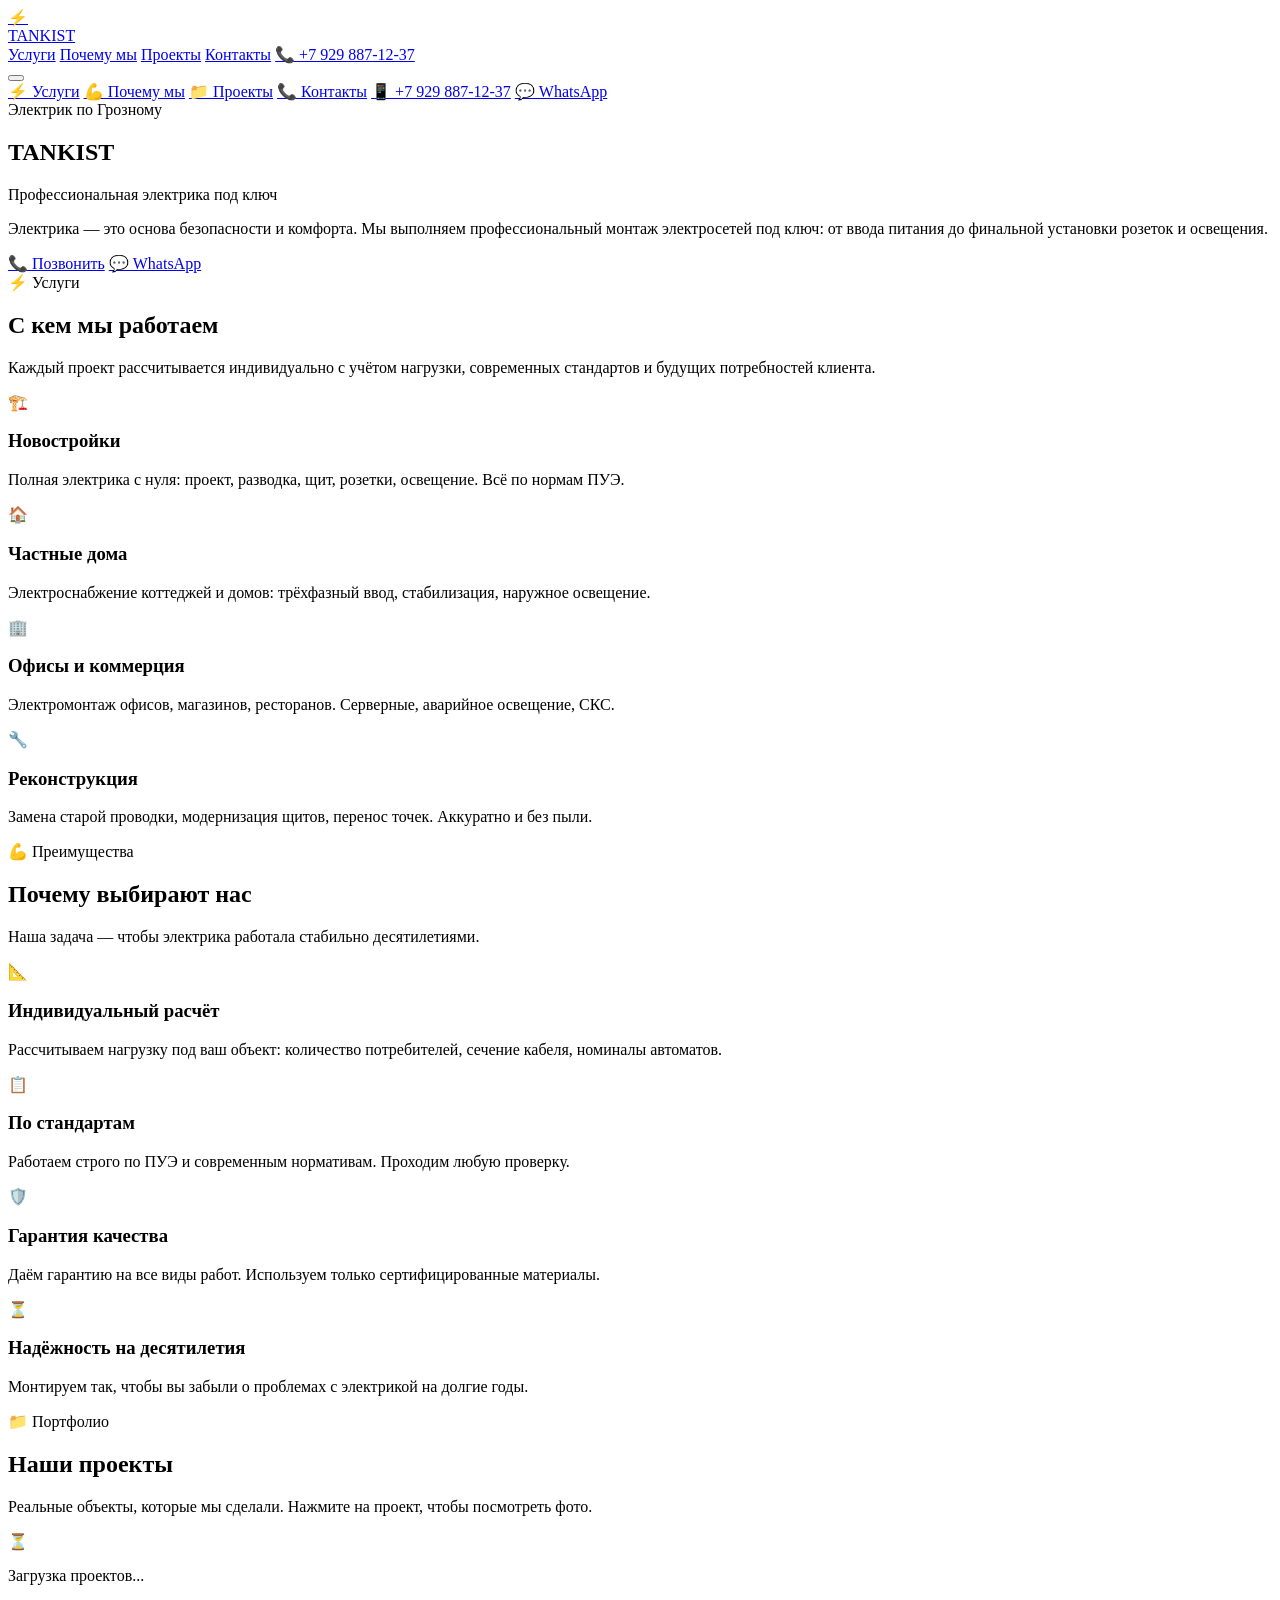
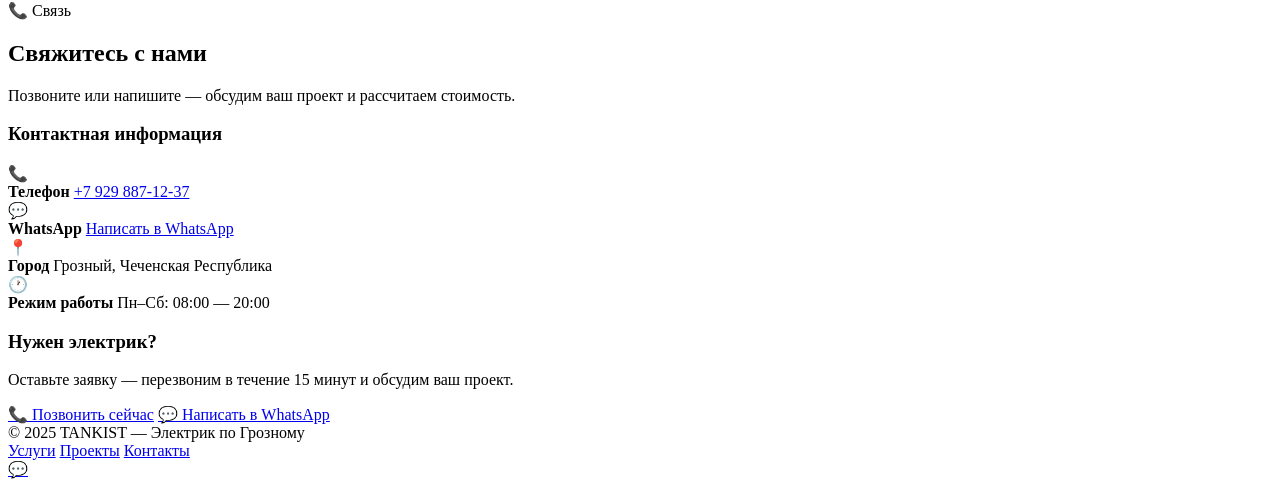
==== index.html @ 359f921a "Add files via upload" ====
<!DOCTYPE html>
<html lang="ru">
<head>
  <meta charset="UTF-8">
  <meta name="viewport" content="width=device-width, initial-scale=1.0">
  <title>TANKIST — Электрик по Грозному</title>
  <meta name="description" content="Профессиональные электромонтажные работы под ключ в Грозном. Квартиры, дома, коммерческие объекты. Звоните: +7 929 887-12-37">
  <link rel="preconnect" href="https://fonts.googleapis.com">
  <link href="https://fonts.googleapis.com/css2?family=Inter:wght@400;500;600;700;800&display=swap" rel="stylesheet">
  <link rel="stylesheet" href="../assets/style.css">
</head>
<body>

  <!-- ===== HEADER ===== -->
  <header class="header">
    <div class="header-inner">
      <a href="#hero" class="logo">
        <div class="logo-icon">⚡</div>
        <div class="logo-text">TANK<span>IST</span></div>
      </a>
      <nav class="header-nav">
        <a href="#services">Услуги</a>
        <a href="#why">Почему мы</a>
        <a href="#projects">Проекты</a>
        <a href="#contacts">Контакты</a>
        <a href="tel:+79298871237" class="header-phone">📞 +7 929 887-12-37</a>
      </nav>
      <button class="menu-toggle" aria-label="Меню">
        <span></span>
        <span></span>
        <span></span>
      </button>
    </div>
  </header>

  <!-- Mobile Nav -->
  <nav class="mobile-nav">
    <a href="#services">⚡ Услуги</a>
    <a href="#why">💪 Почему мы</a>
    <a href="#projects">📁 Проекты</a>
    <a href="#contacts">📞 Контакты</a>
    <a href="tel:+79298871237">📱 +7 929 887-12-37</a>
    <a href="https://wa.me/79298871237">💬 WhatsApp</a>
  </nav>

  <!-- ===== HERO ===== -->
  <section class="hero" id="hero">
    <div class="container">
      <div class="hero-content">
        <div class="hero-badge">Электрик по Грозному</div>
        <h1>TANK<span>IST</span></h1>
        <div class="hero-subtitle">Профессиональная электрика под ключ</div>
        <p class="hero-desc">
          Электрика — это основа безопасности и комфорта. Мы выполняем профессиональный монтаж электросетей под ключ: от ввода питания до финальной установки розеток и освещения.
        </p>
        <div class="hero-buttons">
          <a href="tel:+79298871237" class="btn btn-primary">📞 Позвонить</a>
          <a href="https://wa.me/79298871237" class="btn btn-whatsapp">💬 WhatsApp</a>
        </div>
      </div>
    </div>
  </section>

  <!-- ===== С КЕМ РАБОТАЕМ ===== -->
  <section class="work-with" id="services">
    <div class="container">
      <div class="section-header reveal">
        <div class="section-label">⚡ Услуги</div>
        <h2 class="section-title">С кем мы работаем</h2>
        <p class="section-desc">Каждый проект рассчитывается индивидуально с учётом нагрузки, современных стандартов и будущих потребностей клиента.</p>
      </div>
      <div class="work-grid">
        <div class="work-card reveal">
          <span class="work-icon">🏗️</span>
          <h3>Новостройки</h3>
          <p>Полная электрика с нуля: проект, разводка, щит, розетки, освещение. Всё по нормам ПУЭ.</p>
        </div>
        <div class="work-card reveal">
          <span class="work-icon">🏠</span>
          <h3>Частные дома</h3>
          <p>Электроснабжение коттеджей и домов: трёхфазный ввод, стабилизация, наружное освещение.</p>
        </div>
        <div class="work-card reveal">
          <span class="work-icon">🏢</span>
          <h3>Офисы и коммерция</h3>
          <p>Электромонтаж офисов, магазинов, ресторанов. Серверные, аварийное освещение, СКС.</p>
        </div>
        <div class="work-card reveal">
          <span class="work-icon">🔧</span>
          <h3>Реконструкция</h3>
          <p>Замена старой проводки, модернизация щитов, перенос точек. Аккуратно и без пыли.</p>
        </div>
      </div>
    </div>
  </section>

  <!-- ===== ПОЧЕМУ МЫ ===== -->
  <section id="why">
    <div class="container">
      <div class="section-header reveal">
        <div class="section-label">💪 Преимущества</div>
        <h2 class="section-title">Почему выбирают нас</h2>
        <p class="section-desc">Наша задача — чтобы электрика работала стабильно десятилетиями.</p>
      </div>
      <div class="why-grid">
        <div class="why-card reveal">
          <div class="why-number">📐</div>
          <h3>Индивидуальный расчёт</h3>
          <p>Рассчитываем нагрузку под ваш объект: количество потребителей, сечение кабеля, номиналы автоматов.</p>
        </div>
        <div class="why-card reveal">
          <div class="why-number">📋</div>
          <h3>По стандартам</h3>
          <p>Работаем строго по ПУЭ и современным нормативам. Проходим любую проверку.</p>
        </div>
        <div class="why-card reveal">
          <div class="why-number">🛡️</div>
          <h3>Гарантия качества</h3>
          <p>Даём гарантию на все виды работ. Используем только сертифицированные материалы.</p>
        </div>
        <div class="why-card reveal">
          <div class="why-number">⏳</div>
          <h3>Надёжность на десятилетия</h3>
          <p>Монтируем так, чтобы вы забыли о проблемах с электрикой на долгие годы.</p>
        </div>
      </div>
    </div>
  </section>

  <!-- ===== ПРОЕКТЫ ===== -->
  <section id="projects" style="background: var(--bg-card); border-top: 1px solid var(--border); border-bottom: 1px solid var(--border);">
    <div class="container">
      <div class="section-header reveal">
        <div class="section-label">📁 Портфолио</div>
        <h2 class="section-title">Наши проекты</h2>
        <p class="section-desc">Реальные объекты, которые мы сделали. Нажмите на проект, чтобы посмотреть фото.</p>
      </div>
      <!-- Сюда JS загрузит карточки из projects.json -->
      <div class="projects-grid" id="projects-container">
        <div class="projects-empty">
          <div class="empty-icon">⏳</div>
          <p>Загрузка проектов...</p>
        </div>
      </div>
    </div>
  </section>

  <!-- ===== КОНТАКТЫ ===== -->
  <section class="contacts" id="contacts">
    <div class="container">
      <div class="section-header reveal">
        <div class="section-label">📞 Связь</div>
        <h2 class="section-title">Свяжитесь с нами</h2>
        <p class="section-desc">Позвоните или напишите — обсудим ваш проект и рассчитаем стоимость.</p>
      </div>
      <div class="contacts-grid reveal">
        <div class="contact-info">
          <h3>Контактная информация</h3>
          <div class="contact-item">
            <div class="contact-icon">📞</div>
            <div class="contact-item-text">
              <strong>Телефон</strong>
              <a href="tel:+79298871237">+7 929 887-12-37</a>
            </div>
          </div>
          <div class="contact-item">
            <div class="contact-icon">💬</div>
            <div class="contact-item-text">
              <strong>WhatsApp</strong>
              <a href="https://wa.me/79298871237">Написать в WhatsApp</a>
            </div>
          </div>
          <div class="contact-item">
            <div class="contact-icon">📍</div>
            <div class="contact-item-text">
              <strong>Город</strong>
              <span>Грозный, Чеченская Республика</span>
            </div>
          </div>
          <div class="contact-item">
            <div class="contact-icon">🕐</div>
            <div class="contact-item-text">
              <strong>Режим работы</strong>
              <span>Пн–Сб: 08:00 — 20:00</span>
            </div>
          </div>
        </div>
        <div class="contact-buttons">
          <h3>Нужен электрик?</h3>
          <p>Оставьте заявку — перезвоним в течение 15 минут и обсудим ваш проект.</p>
          <a href="tel:+79298871237" class="btn btn-primary">📞 Позвонить сейчас</a>
          <a href="https://wa.me/79298871237?text=%D0%97%D0%B4%D1%80%D0%B0%D0%B2%D1%81%D1%82%D0%B2%D1%83%D0%B9%D1%82%D0%B5!%20%D0%98%D0%BD%D1%82%D0%B5%D1%80%D0%B5%D1%81%D1%83%D1%8E%D1%82%20%D1%83%D1%81%D0%BB%D1%83%D0%B3%D0%B8%20%D1%8D%D0%BB%D0%B5%D0%BA%D1%82%D1%80%D0%B8%D0%BA%D0%B0" class="btn btn-whatsapp">💬 Написать в WhatsApp</a>
        </div>
      </div>
    </div>
  </section>

  <!-- ===== FOOTER ===== -->
  <footer class="footer">
    <div class="container">
      <div class="footer-inner">
        <div class="footer-copy">© 2025 <span>TANKIST</span> — Электрик по Грозному</div>
        <div class="footer-links">
          <a href="#services">Услуги</a>
          <a href="#projects">Проекты</a>
          <a href="#contacts">Контакты</a>
        </div>
      </div>
    </div>
  </footer>

  <!-- Floating WhatsApp -->
  <a href="https://wa.me/79298871237" class="float-whatsapp" target="_blank" rel="noopener" aria-label="WhatsApp">💬</a>

  <script src="../assets/app.js"></script>
</body>
</html>
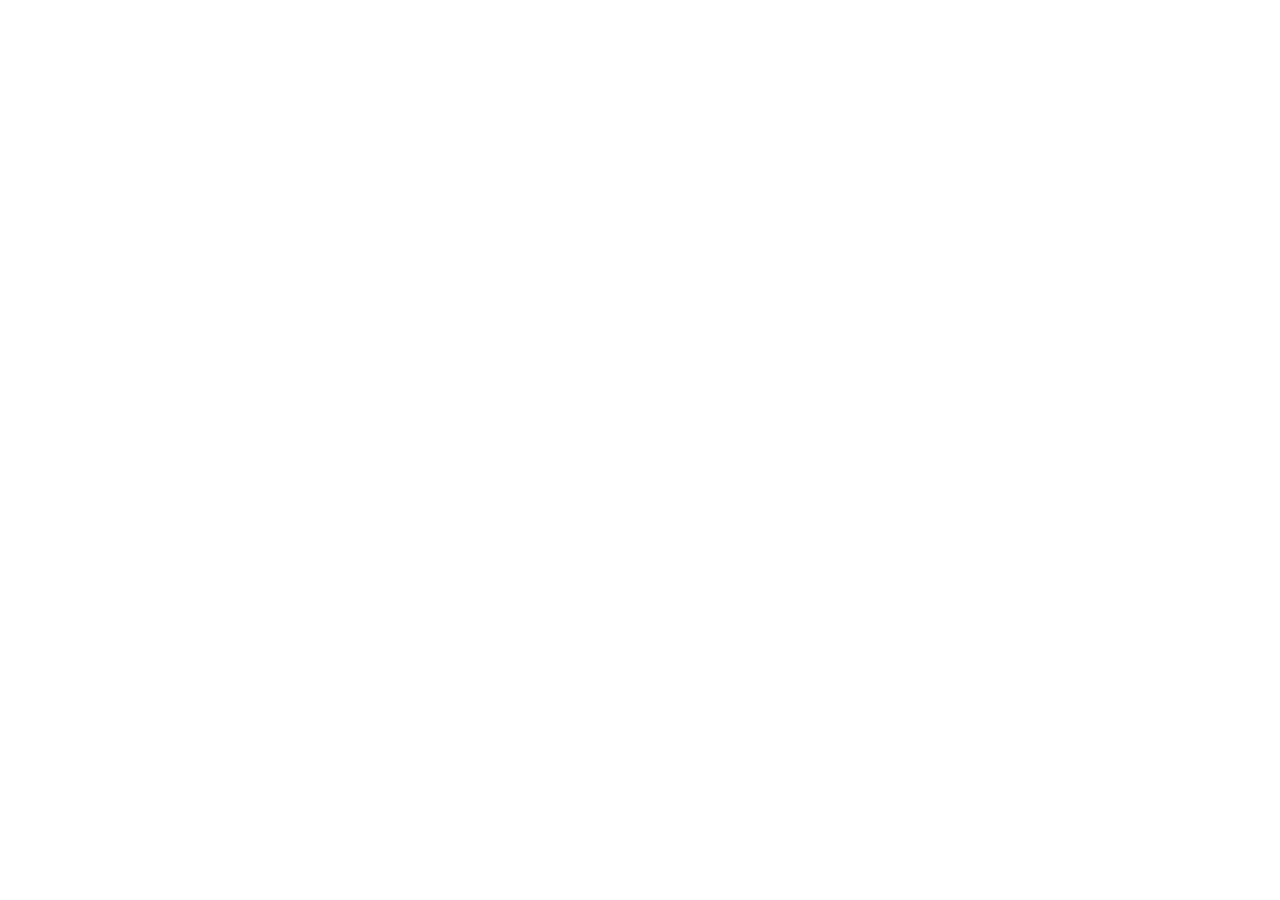
==== commit 5b5186c4: "Add files via upload" ====
--- a/index.html
+++ b/index.html
@@ -1,217 +1,12 @@
-<!DOCTYPE html>
-<html lang="ru">
-<head>
-  <meta charset="UTF-8">
-  <meta name="viewport" content="width=device-width, initial-scale=1.0">
-  <title>TANKIST — Электрик по Грозному</title>
-  <meta name="description" content="Профессиональные электромонтажные работы под ключ в Грозном. Квартиры, дома, коммерческие объекты. Звоните: +7 929 887-12-37">
-  <link rel="preconnect" href="https://fonts.googleapis.com">
-  <link href="https://fonts.googleapis.com/css2?family=Inter:wght@400;500;600;700;800&display=swap" rel="stylesheet">
-  <link rel="stylesheet" href="../assets/style.css">
-</head>
-<body>
-
-  <!-- ===== HEADER ===== -->
-  <header class="header">
-    <div class="header-inner">
-      <a href="#hero" class="logo">
-        <div class="logo-icon">⚡</div>
-        <div class="logo-text">TANK<span>IST</span></div>
-      </a>
-      <nav class="header-nav">
-        <a href="#services">Услуги</a>
-        <a href="#why">Почему мы</a>
-        <a href="#projects">Проекты</a>
-        <a href="#contacts">Контакты</a>
-        <a href="tel:+79298871237" class="header-phone">📞 +7 929 887-12-37</a>
-      </nav>
-      <button class="menu-toggle" aria-label="Меню">
-        <span></span>
-        <span></span>
-        <span></span>
-      </button>
-    </div>
-  </header>
-
-  <!-- Mobile Nav -->
-  <nav class="mobile-nav">
-    <a href="#services">⚡ Услуги</a>
-    <a href="#why">💪 Почему мы</a>
-    <a href="#projects">📁 Проекты</a>
-    <a href="#contacts">📞 Контакты</a>
-    <a href="tel:+79298871237">📱 +7 929 887-12-37</a>
-    <a href="https://wa.me/79298871237">💬 WhatsApp</a>
-  </nav>
-
-  <!-- ===== HERO ===== -->
-  <section class="hero" id="hero">
-    <div class="container">
-      <div class="hero-content">
-        <div class="hero-badge">Электрик по Грозному</div>
-        <h1>TANK<span>IST</span></h1>
-        <div class="hero-subtitle">Профессиональная электрика под ключ</div>
-        <p class="hero-desc">
-          Электрика — это основа безопасности и комфорта. Мы выполняем профессиональный монтаж электросетей под ключ: от ввода питания до финальной установки розеток и освещения.
-        </p>
-        <div class="hero-buttons">
-          <a href="tel:+79298871237" class="btn btn-primary">📞 Позвонить</a>
-          <a href="https://wa.me/79298871237" class="btn btn-whatsapp">💬 WhatsApp</a>
-        </div>
-      </div>
-    </div>
-  </section>
-
-  <!-- ===== С КЕМ РАБОТАЕМ ===== -->
-  <section class="work-with" id="services">
-    <div class="container">
-      <div class="section-header reveal">
-        <div class="section-label">⚡ Услуги</div>
-        <h2 class="section-title">С кем мы работаем</h2>
-        <p class="section-desc">Каждый проект рассчитывается индивидуально с учётом нагрузки, современных стандартов и будущих потребностей клиента.</p>
-      </div>
-      <div class="work-grid">
-        <div class="work-card reveal">
-          <span class="work-icon">🏗️</span>
-          <h3>Новостройки</h3>
-          <p>Полная электрика с нуля: проект, разводка, щит, розетки, освещение. Всё по нормам ПУЭ.</p>
-        </div>
-        <div class="work-card reveal">
-          <span class="work-icon">🏠</span>
-          <h3>Частные дома</h3>
-          <p>Электроснабжение коттеджей и домов: трёхфазный ввод, стабилизация, наружное освещение.</p>
-        </div>
-        <div class="work-card reveal">
-          <span class="work-icon">🏢</span>
-          <h3>Офисы и коммерция</h3>
-          <p>Электромонтаж офисов, магазинов, ресторанов. Серверные, аварийное освещение, СКС.</p>
-        </div>
-        <div class="work-card reveal">
-          <span class="work-icon">🔧</span>
-          <h3>Реконструкция</h3>
-          <p>Замена старой проводки, модернизация щитов, перенос точек. Аккуратно и без пыли.</p>
-        </div>
-      </div>
-    </div>
-  </section>
-
-  <!-- ===== ПОЧЕМУ МЫ ===== -->
-  <section id="why">
-    <div class="container">
-      <div class="section-header reveal">
-        <div class="section-label">💪 Преимущества</div>
-        <h2 class="section-title">Почему выбирают нас</h2>
-        <p class="section-desc">Наша задача — чтобы электрика работала стабильно десятилетиями.</p>
-      </div>
-      <div class="why-grid">
-        <div class="why-card reveal">
-          <div class="why-number">📐</div>
-          <h3>Индивидуальный расчёт</h3>
-          <p>Рассчитываем нагрузку под ваш объект: количество потребителей, сечение кабеля, номиналы автоматов.</p>
-        </div>
-        <div class="why-card reveal">
-          <div class="why-number">📋</div>
-          <h3>По стандартам</h3>
-          <p>Работаем строго по ПУЭ и современным нормативам. Проходим любую проверку.</p>
-        </div>
-        <div class="why-card reveal">
-          <div class="why-number">🛡️</div>
-          <h3>Гарантия качества</h3>
-          <p>Даём гарантию на все виды работ. Используем только сертифицированные материалы.</p>
-        </div>
-        <div class="why-card reveal">
-          <div class="why-number">⏳</div>
-          <h3>Надёжность на десятилетия</h3>
-          <p>Монтируем так, чтобы вы забыли о проблемах с электрикой на долгие годы.</p>
-        </div>
-      </div>
-    </div>
-  </section>
-
-  <!-- ===== ПРОЕКТЫ ===== -->
-  <section id="projects" style="background: var(--bg-card); border-top: 1px solid var(--border); border-bottom: 1px solid var(--border);">
-    <div class="container">
-      <div class="section-header reveal">
-        <div class="section-label">📁 Портфолио</div>
-        <h2 class="section-title">Наши проекты</h2>
-        <p class="section-desc">Реальные объекты, которые мы сделали. Нажмите на проект, чтобы посмотреть фото.</p>
-      </div>
-      <!-- Сюда JS загрузит карточки из projects.json -->
-      <div class="projects-grid" id="projects-container">
-        <div class="projects-empty">
-          <div class="empty-icon">⏳</div>
-          <p>Загрузка проектов...</p>
-        </div>
-      </div>
-    </div>
-  </section>
-
-  <!-- ===== КОНТАКТЫ ===== -->
-  <section class="contacts" id="contacts">
-    <div class="container">
-      <div class="section-header reveal">
-        <div class="section-label">📞 Связь</div>
-        <h2 class="section-title">Свяжитесь с нами</h2>
-        <p class="section-desc">Позвоните или напишите — обсудим ваш проект и рассчитаем стоимость.</p>
-      </div>
-      <div class="contacts-grid reveal">
-        <div class="contact-info">
-          <h3>Контактная информация</h3>
-          <div class="contact-item">
-            <div class="contact-icon">📞</div>
-            <div class="contact-item-text">
-              <strong>Телефон</strong>
-              <a href="tel:+79298871237">+7 929 887-12-37</a>
-            </div>
-          </div>
-          <div class="contact-item">
-            <div class="contact-icon">💬</div>
-            <div class="contact-item-text">
-              <strong>WhatsApp</strong>
-              <a href="https://wa.me/79298871237">Написать в WhatsApp</a>
-            </div>
-          </div>
-          <div class="contact-item">
-            <div class="contact-icon">📍</div>
-            <div class="contact-item-text">
-              <strong>Город</strong>
-              <span>Грозный, Чеченская Республика</span>
-            </div>
-          </div>
-          <div class="contact-item">
-            <div class="contact-icon">🕐</div>
-            <div class="contact-item-text">
-              <strong>Режим работы</strong>
-              <span>Пн–Сб: 08:00 — 20:00</span>
-            </div>
-          </div>
-        </div>
-        <div class="contact-buttons">
-          <h3>Нужен электрик?</h3>
-          <p>Оставьте заявку — перезвоним в течение 15 минут и обсудим ваш проект.</p>
-          <a href="tel:+79298871237" class="btn btn-primary">📞 Позвонить сейчас</a>
-          <a href="https://wa.me/79298871237?text=%D0%97%D0%B4%D1%80%D0%B0%D0%B2%D1%81%D1%82%D0%B2%D1%83%D0%B9%D1%82%D0%B5!%20%D0%98%D0%BD%D1%82%D0%B5%D1%80%D0%B5%D1%81%D1%83%D1%8E%D1%82%20%D1%83%D1%81%D0%BB%D1%83%D0%B3%D0%B8%20%D1%8D%D0%BB%D0%B5%D0%BA%D1%82%D1%80%D0%B8%D0%BA%D0%B0" class="btn btn-whatsapp">💬 Написать в WhatsApp</a>
-        </div>
-      </div>
-    </div>
-  </section>
-
-  <!-- ===== FOOTER ===== -->
-  <footer class="footer">
-    <div class="container">
-      <div class="footer-inner">
-        <div class="footer-copy">© 2025 <span>TANKIST</span> — Электрик по Грозному</div>
-        <div class="footer-links">
-          <a href="#services">Услуги</a>
-          <a href="#projects">Проекты</a>
-          <a href="#contacts">Контакты</a>
-        </div>
-      </div>
-    </div>
-  </footer>
-
-  <!-- Floating WhatsApp -->
-  <a href="https://wa.me/79298871237" class="float-whatsapp" target="_blank" rel="noopener" aria-label="WhatsApp">💬</a>
-
-  <script src="../assets/app.js"></script>
-</body>
+<!doctype html>
+<html lang="en">
+  <head>
+    <meta charset="UTF-8" />
+    <meta name="viewport" content="width=device-width, initial-scale=1.0" />
+    <title>TANKIST — Электромонтажные работы в Грозном</title>
+  </head>
+  <body>
+    <div id="root"></div>
+    <script type="module" src="/src/main.tsx"></script>
+  </body>
 </html>
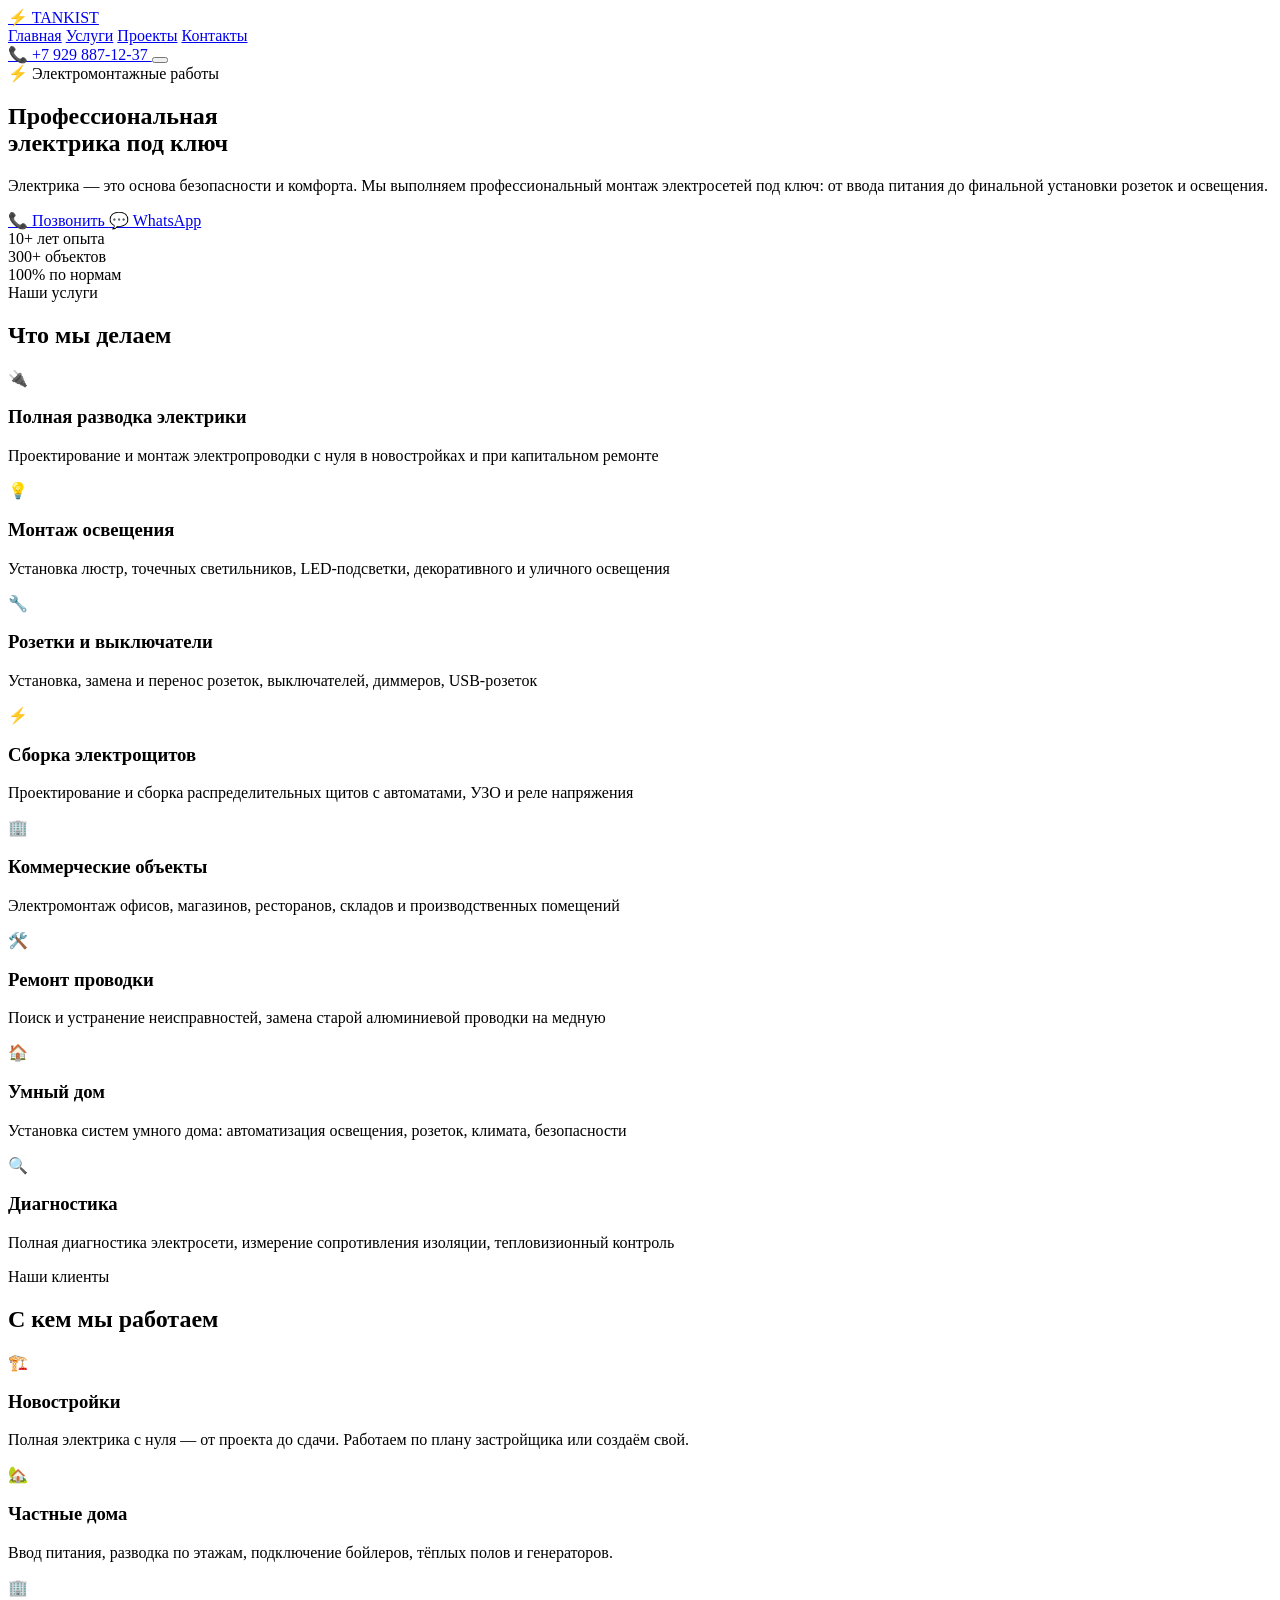
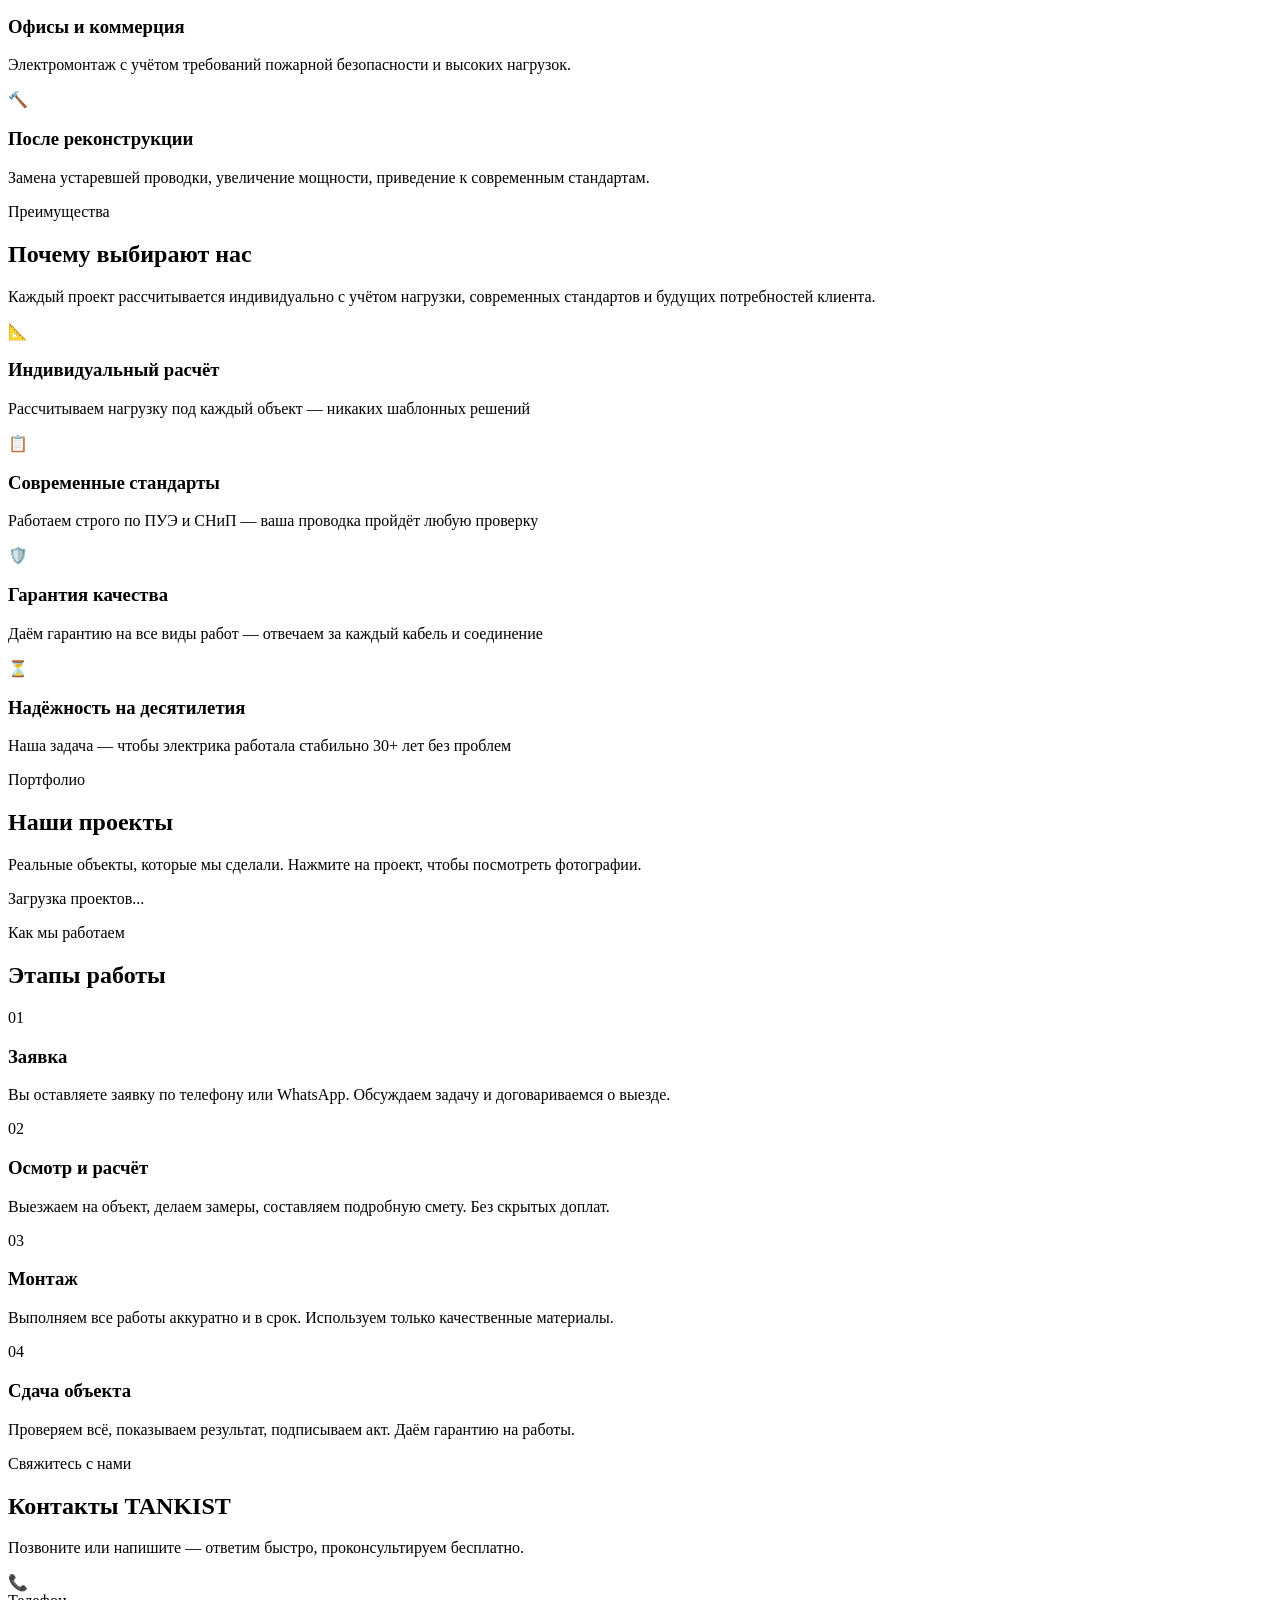
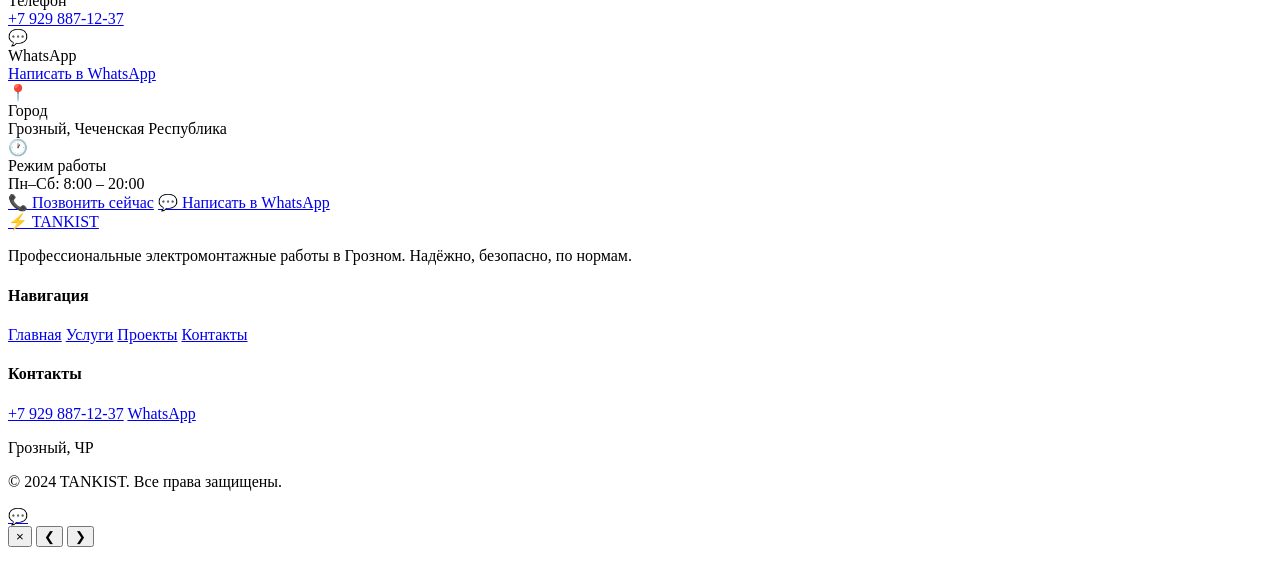
==== commit 33492bad: "Add files via upload" ====
--- a/index.html
+++ b/index.html
@@ -1,12 +1,343 @@
-<!doctype html>
-<html lang="en">
-  <head>
-    <meta charset="UTF-8" />
-    <meta name="viewport" content="width=device-width, initial-scale=1.0" />
-    <title>TANKIST — Электромонтажные работы в Грозном</title>
-  </head>
-  <body>
-    <div id="root"></div>
-    <script type="module" src="/src/main.tsx"></script>
-  </body>
-</html>
+<!DOCTYPE html>
+<html lang="ru">
+<head>
+  <meta charset="UTF-8">
+  <meta name="viewport" content="width=device-width, initial-scale=1.0">
+  <title>TANKIST — Электрик по Грозному</title>
+  <meta name="description" content="Профессиональные электромонтажные работы под ключ в Грозном. Квартиры, дома, офисы. Звоните: +7 929 887-12-37">
+  <link rel="preconnect" href="https://fonts.googleapis.com">
+  <link href="https://fonts.googleapis.com/css2?family=Inter:wght@400;500;600;700;800;900&display=swap" rel="stylesheet">
+  <link rel="stylesheet" href="assets/style.css">
+</head>
+<body>
+
+  <!-- ===== HEADER ===== -->
+  <header class="header" id="header">
+    <div class="container header-inner">
+      <a href="#" class="logo">
+        <span class="logo-icon">⚡</span> TANKIST
+      </a>
+      <nav class="nav" id="nav">
+        <a href="#hero" class="nav-link" onclick="closeMenu()">Главная</a>
+        <a href="#services" class="nav-link" onclick="closeMenu()">Услуги</a>
+        <a href="#projects" class="nav-link" onclick="closeMenu()">Проекты</a>
+        <a href="#contacts" class="nav-link" onclick="closeMenu()">Контакты</a>
+      </nav>
+      <a href="tel:+79298871237" class="header-phone">
+        <span class="phone-icon">📞</span> +7 929 887-12-37
+      </a>
+      <button class="burger" id="burger" onclick="toggleMenu()" aria-label="Меню">
+        <span></span><span></span><span></span>
+      </button>
+    </div>
+  </header>
+
+  <!-- ===== HERO ===== -->
+  <section class="hero" id="hero">
+    <div class="hero-bg-effects">
+      <div class="spark spark-1"></div>
+      <div class="spark spark-2"></div>
+      <div class="spark spark-3"></div>
+      <div class="hero-glow"></div>
+    </div>
+    <div class="container hero-content">
+      <div class="hero-badge">⚡ Электромонтажные работы</div>
+      <h1 class="hero-title">
+        Профессиональная<br>
+        <span class="text-yellow">электрика под ключ</span>
+      </h1>
+      <p class="hero-subtitle">
+        Электрика — это основа безопасности и комфорта. Мы выполняем профессиональный
+        монтаж электросетей под ключ: от ввода питания до финальной установки розеток и освещения.
+      </p>
+      <div class="hero-buttons">
+        <a href="tel:+79298871237" class="btn btn-yellow">
+          📞 Позвонить
+        </a>
+        <a href="https://wa.me/79298871237" target="_blank" class="btn btn-outline">
+          💬 WhatsApp
+        </a>
+      </div>
+      <div class="hero-stats">
+        <div class="stat-item">
+          <span class="stat-number">10+</span>
+          <span class="stat-label">лет опыта</span>
+        </div>
+        <div class="stat-divider"></div>
+        <div class="stat-item">
+          <span class="stat-number">300+</span>
+          <span class="stat-label">объектов</span>
+        </div>
+        <div class="stat-divider"></div>
+        <div class="stat-item">
+          <span class="stat-number">100%</span>
+          <span class="stat-label">по нормам</span>
+        </div>
+      </div>
+    </div>
+  </section>
+
+  <!-- ===== SERVICES ===== -->
+  <section class="section" id="services">
+    <div class="container">
+      <div class="section-header">
+        <span class="section-badge">Наши услуги</span>
+        <h2 class="section-title">Что мы <span class="text-yellow">делаем</span></h2>
+      </div>
+      <div class="services-grid">
+        <div class="service-card">
+          <div class="service-icon">🔌</div>
+          <h3>Полная разводка электрики</h3>
+          <p>Проектирование и монтаж электропроводки с нуля в новостройках и при капитальном ремонте</p>
+        </div>
+        <div class="service-card">
+          <div class="service-icon">💡</div>
+          <h3>Монтаж освещения</h3>
+          <p>Установка люстр, точечных светильников, LED-подсветки, декоративного и уличного освещения</p>
+        </div>
+        <div class="service-card">
+          <div class="service-icon">🔧</div>
+          <h3>Розетки и выключатели</h3>
+          <p>Установка, замена и перенос розеток, выключателей, диммеров, USB-розеток</p>
+        </div>
+        <div class="service-card">
+          <div class="service-icon">⚡</div>
+          <h3>Сборка электрощитов</h3>
+          <p>Проектирование и сборка распределительных щитов с автоматами, УЗО и реле напряжения</p>
+        </div>
+        <div class="service-card">
+          <div class="service-icon">🏢</div>
+          <h3>Коммерческие объекты</h3>
+          <p>Электромонтаж офисов, магазинов, ресторанов, складов и производственных помещений</p>
+        </div>
+        <div class="service-card">
+          <div class="service-icon">🛠️</div>
+          <h3>Ремонт проводки</h3>
+          <p>Поиск и устранение неисправностей, замена старой алюминиевой проводки на медную</p>
+        </div>
+        <div class="service-card">
+          <div class="service-icon">🏠</div>
+          <h3>Умный дом</h3>
+          <p>Установка систем умного дома: автоматизация освещения, розеток, климата, безопасности</p>
+        </div>
+        <div class="service-card">
+          <div class="service-icon">🔍</div>
+          <h3>Диагностика</h3>
+          <p>Полная диагностика электросети, измерение сопротивления изоляции, тепловизионный контроль</p>
+        </div>
+      </div>
+    </div>
+  </section>
+
+  <!-- ===== WITH WHOM ===== -->
+  <section class="section section-dark" id="clients">
+    <div class="container">
+      <div class="section-header">
+        <span class="section-badge">Наши клиенты</span>
+        <h2 class="section-title">С кем мы <span class="text-yellow">работаем</span></h2>
+      </div>
+      <div class="clients-grid">
+        <div class="client-card">
+          <div class="client-icon">🏗️</div>
+          <h3>Новостройки</h3>
+          <p>Полная электрика с нуля — от проекта до сдачи. Работаем по плану застройщика или создаём свой.</p>
+        </div>
+        <div class="client-card">
+          <div class="client-icon">🏡</div>
+          <h3>Частные дома</h3>
+          <p>Ввод питания, разводка по этажам, подключение бойлеров, тёплых полов и генераторов.</p>
+        </div>
+        <div class="client-card">
+          <div class="client-icon">🏢</div>
+          <h3>Офисы и коммерция</h3>
+          <p>Электромонтаж с учётом требований пожарной безопасности и высоких нагрузок.</p>
+        </div>
+        <div class="client-card">
+          <div class="client-icon">🔨</div>
+          <h3>После реконструкции</h3>
+          <p>Замена устаревшей проводки, увеличение мощности, приведение к современным стандартам.</p>
+        </div>
+      </div>
+    </div>
+  </section>
+
+  <!-- ===== WHY US ===== -->
+  <section class="section" id="why">
+    <div class="container">
+      <div class="section-header">
+        <span class="section-badge">Преимущества</span>
+        <h2 class="section-title">Почему выбирают <span class="text-yellow">нас</span></h2>
+        <p class="section-subtitle">Каждый проект рассчитывается индивидуально с учётом нагрузки, современных стандартов и будущих потребностей клиента.</p>
+      </div>
+      <div class="why-grid">
+        <div class="why-card">
+          <div class="why-icon">📐</div>
+          <h3>Индивидуальный расчёт</h3>
+          <p>Рассчитываем нагрузку под каждый объект — никаких шаблонных решений</p>
+        </div>
+        <div class="why-card">
+          <div class="why-icon">📋</div>
+          <h3>Современные стандарты</h3>
+          <p>Работаем строго по ПУЭ и СНиП — ваша проводка пройдёт любую проверку</p>
+        </div>
+        <div class="why-card">
+          <div class="why-icon">🛡️</div>
+          <h3>Гарантия качества</h3>
+          <p>Даём гарантию на все виды работ — отвечаем за каждый кабель и соединение</p>
+        </div>
+        <div class="why-card">
+          <div class="why-icon">⏳</div>
+          <h3>Надёжность на десятилетия</h3>
+          <p>Наша задача — чтобы электрика работала стабильно 30+ лет без проблем</p>
+        </div>
+      </div>
+    </div>
+  </section>
+
+  <!-- ===== PROJECTS ===== -->
+  <section class="section section-dark" id="projects">
+    <div class="container">
+      <div class="section-header">
+        <span class="section-badge">Портфолио</span>
+        <h2 class="section-title">Наши <span class="text-yellow">проекты</span></h2>
+        <p class="section-subtitle">Реальные объекты, которые мы сделали. Нажмите на проект, чтобы посмотреть фотографии.</p>
+      </div>
+      <div class="projects-grid" id="projects-grid">
+        <!-- Проекты загружаются из projects.json через JavaScript -->
+        <div class="projects-loading">
+          <div class="loader"></div>
+          <p>Загрузка проектов...</p>
+        </div>
+      </div>
+    </div>
+  </section>
+
+  <!-- ===== PROCESS ===== -->
+  <section class="section">
+    <div class="container">
+      <div class="section-header">
+        <span class="section-badge">Как мы работаем</span>
+        <h2 class="section-title">Этапы <span class="text-yellow">работы</span></h2>
+      </div>
+      <div class="process-grid">
+        <div class="process-card">
+          <div class="process-number">01</div>
+          <h3>Заявка</h3>
+          <p>Вы оставляете заявку по телефону или WhatsApp. Обсуждаем задачу и договариваемся о выезде.</p>
+        </div>
+        <div class="process-card">
+          <div class="process-number">02</div>
+          <h3>Осмотр и расчёт</h3>
+          <p>Выезжаем на объект, делаем замеры, составляем подробную смету. Без скрытых доплат.</p>
+        </div>
+        <div class="process-card">
+          <div class="process-number">03</div>
+          <h3>Монтаж</h3>
+          <p>Выполняем все работы аккуратно и в срок. Используем только качественные материалы.</p>
+        </div>
+        <div class="process-card">
+          <div class="process-number">04</div>
+          <h3>Сдача объекта</h3>
+          <p>Проверяем всё, показываем результат, подписываем акт. Даём гарантию на работы.</p>
+        </div>
+      </div>
+    </div>
+  </section>
+
+  <!-- ===== CONTACTS ===== -->
+  <section class="section section-dark" id="contacts">
+    <div class="container">
+      <div class="section-header">
+        <span class="section-badge">Свяжитесь с нами</span>
+        <h2 class="section-title">Контакты <span class="text-yellow">TANKIST</span></h2>
+        <p class="section-subtitle">Позвоните или напишите — ответим быстро, проконсультируем бесплатно.</p>
+      </div>
+      <div class="contacts-grid">
+        <div class="contact-info">
+          <div class="contact-card">
+            <div class="contact-icon">📞</div>
+            <div>
+              <div class="contact-label">Телефон</div>
+              <a href="tel:+79298871237" class="contact-value">+7 929 887-12-37</a>
+            </div>
+          </div>
+          <div class="contact-card">
+            <div class="contact-icon">💬</div>
+            <div>
+              <div class="contact-label">WhatsApp</div>
+              <a href="https://wa.me/79298871237" target="_blank" class="contact-value">Написать в WhatsApp</a>
+            </div>
+          </div>
+          <div class="contact-card">
+            <div class="contact-icon">📍</div>
+            <div>
+              <div class="contact-label">Город</div>
+              <span class="contact-value">Грозный, Чеченская Республика</span>
+            </div>
+          </div>
+          <div class="contact-card">
+            <div class="contact-icon">🕐</div>
+            <div>
+              <div class="contact-label">Режим работы</div>
+              <span class="contact-value">Пн–Сб: 8:00 – 20:00</span>
+            </div>
+          </div>
+          <div class="contacts-buttons">
+            <a href="tel:+79298871237" class="btn btn-yellow btn-lg">📞 Позвонить сейчас</a>
+            <a href="https://wa.me/79298871237?text=Здравствуйте!%20Интересуют%20электромонтажные%20работы." target="_blank" class="btn btn-green btn-lg">💬 Написать в WhatsApp</a>
+          </div>
+        </div>
+      </div>
+    </div>
+  </section>
+
+  <!-- ===== FOOTER ===== -->
+  <footer class="footer">
+    <div class="container">
+      <div class="footer-inner">
+        <div class="footer-brand">
+          <a href="#" class="logo">
+            <span class="logo-icon">⚡</span> TANKIST
+          </a>
+          <p>Профессиональные электромонтажные работы в Грозном. Надёжно, безопасно, по нормам.</p>
+        </div>
+        <div class="footer-links">
+          <h4>Навигация</h4>
+          <a href="#hero">Главная</a>
+          <a href="#services">Услуги</a>
+          <a href="#projects">Проекты</a>
+          <a href="#contacts">Контакты</a>
+        </div>
+        <div class="footer-contact">
+          <h4>Контакты</h4>
+          <a href="tel:+79298871237">+7 929 887-12-37</a>
+          <a href="https://wa.me/79298871237" target="_blank">WhatsApp</a>
+          <p>Грозный, ЧР</p>
+        </div>
+      </div>
+      <div class="footer-bottom">
+        <p>© 2024 TANKIST. Все права защищены.</p>
+      </div>
+    </div>
+  </footer>
+
+  <!-- ===== WHATSAPP FLOAT ===== -->
+  <a href="https://wa.me/79298871237?text=Здравствуйте!%20Интересуют%20электромонтажные%20работы." target="_blank" class="whatsapp-float" aria-label="WhatsApp">
+    💬
+  </a>
+
+  <!-- ===== LIGHTBOX (Gallery) ===== -->
+  <div class="lightbox" id="lightbox">
+    <button class="lightbox-close" onclick="closeLightbox()">&times;</button>
+    <button class="lightbox-prev" onclick="prevSlide()">&#10094;</button>
+    <button class="lightbox-next" onclick="nextSlide()">&#10095;</button>
+    <div class="lightbox-content">
+      <img src="" alt="" id="lightbox-img">
+      <div class="lightbox-caption" id="lightbox-caption"></div>
+      <div class="lightbox-counter" id="lightbox-counter"></div>
+    </div>
+  </div>
+
+  <script src="assets/app.js"></script>
+</body>
+</html>
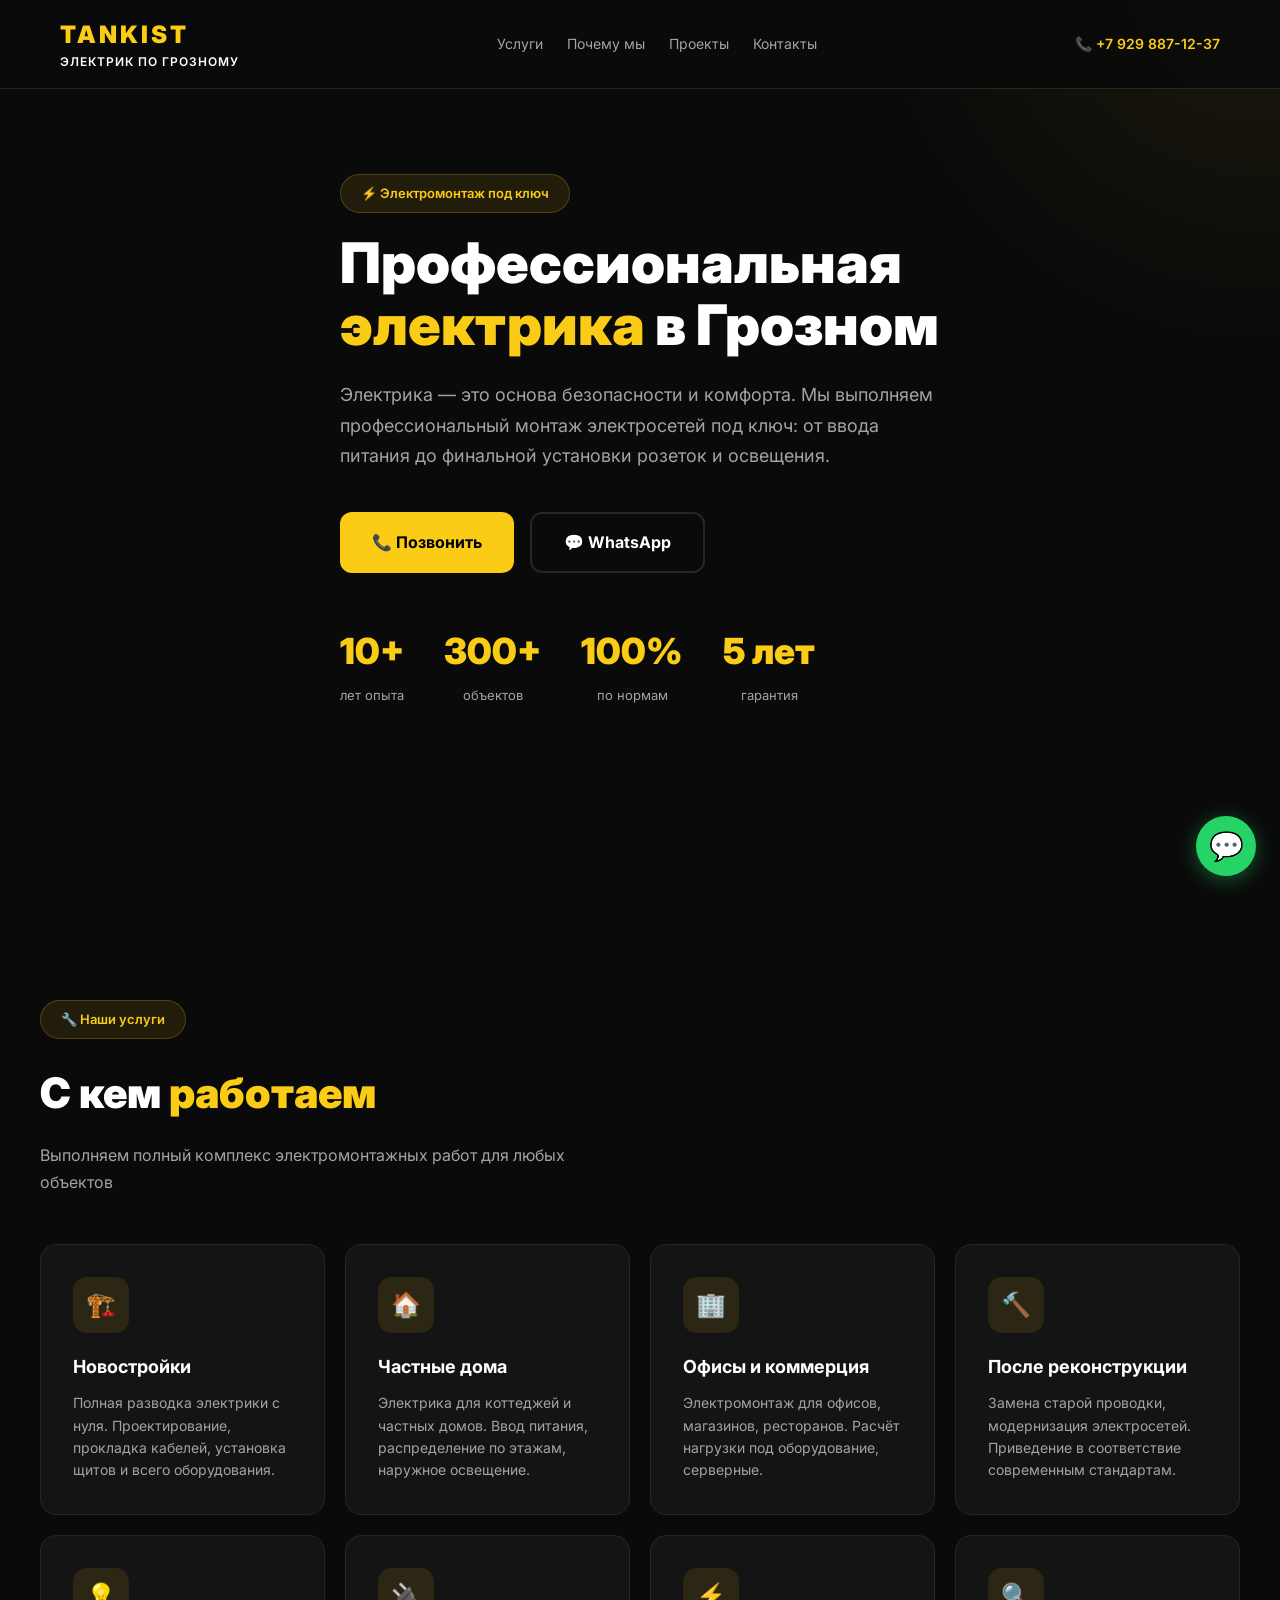
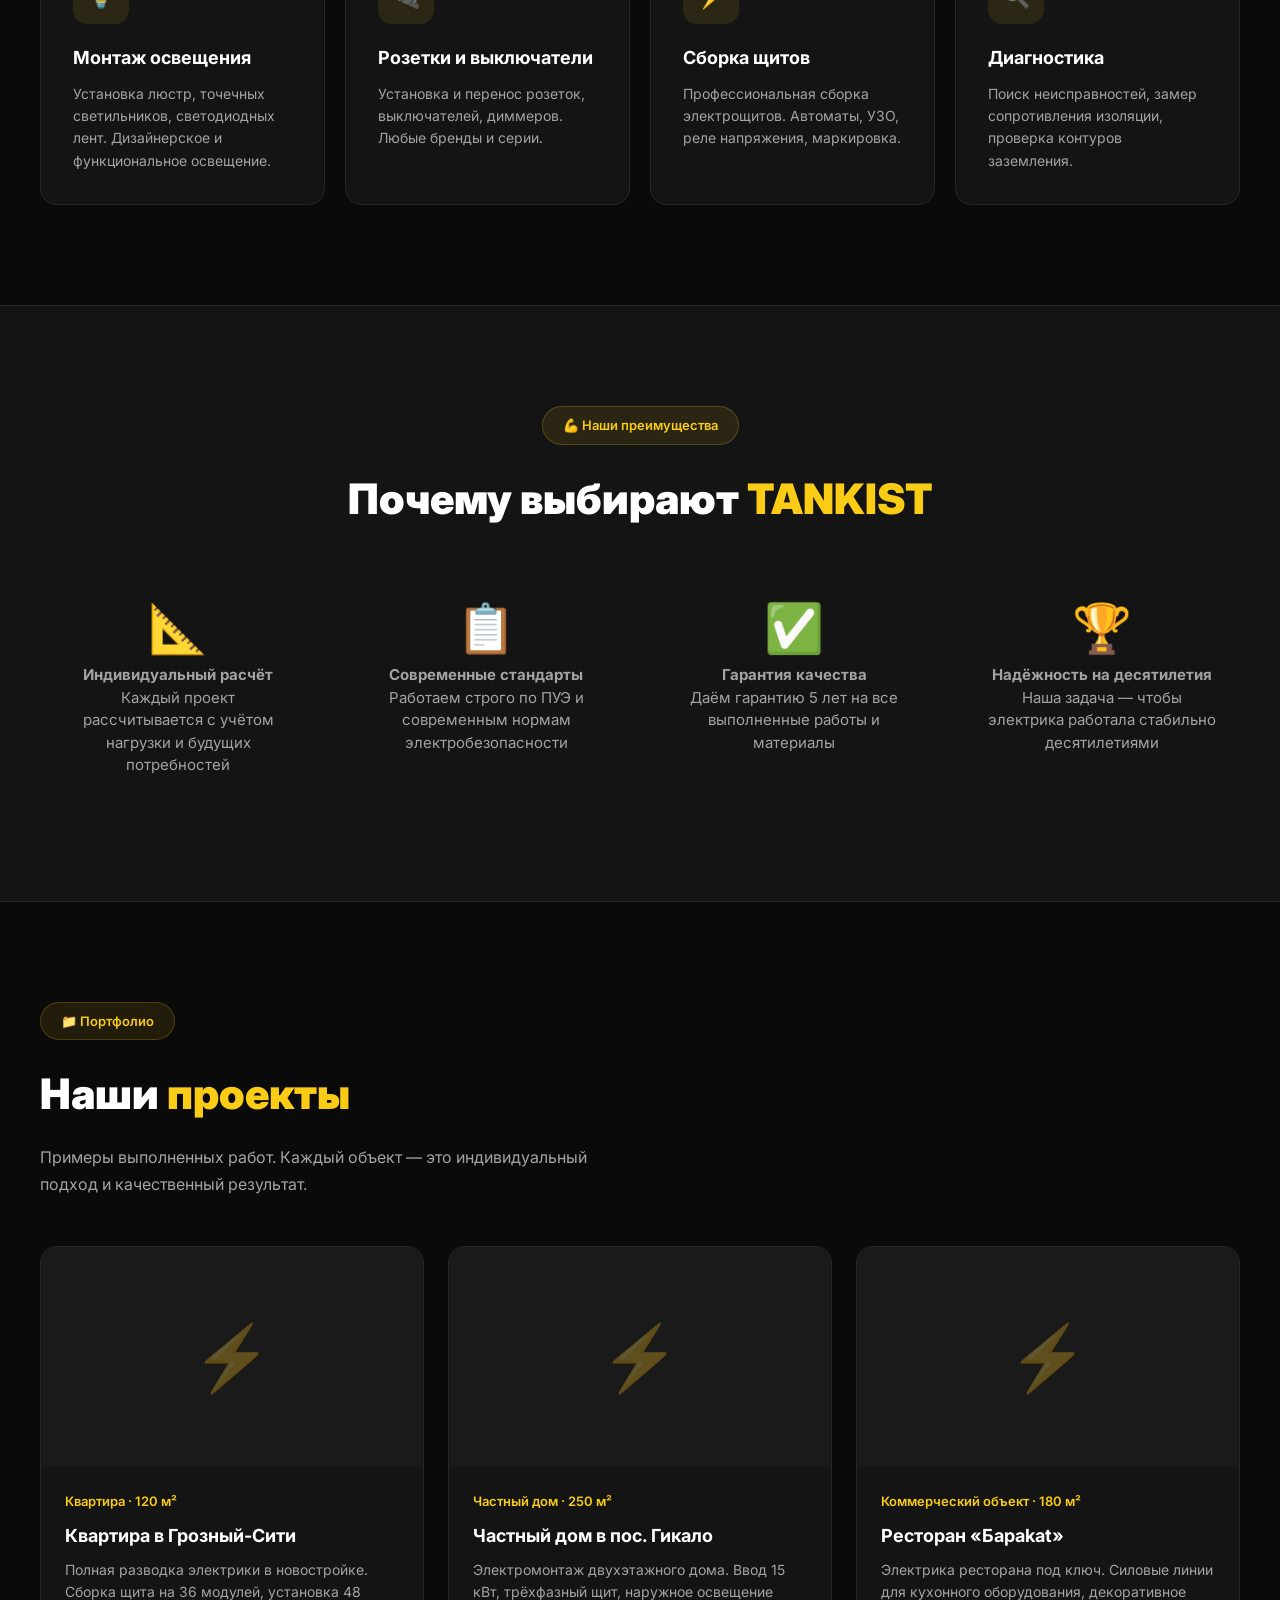
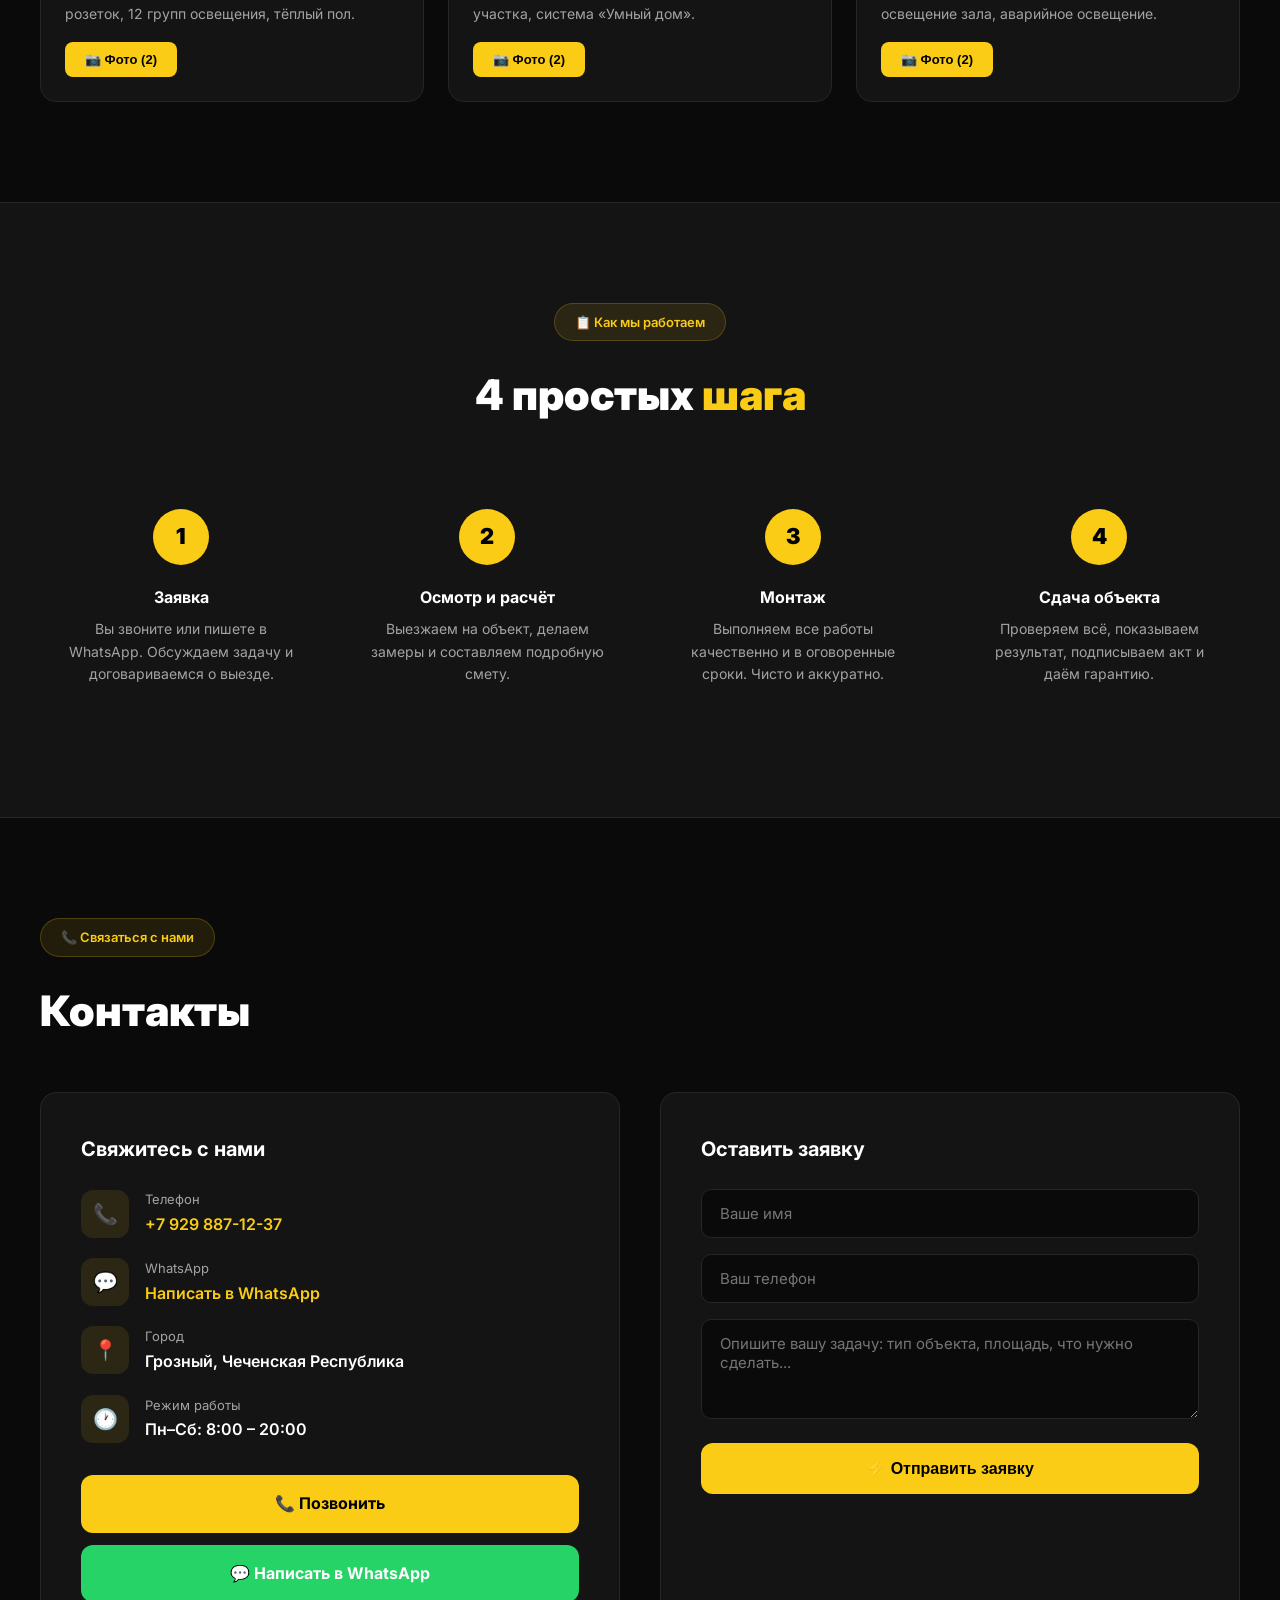
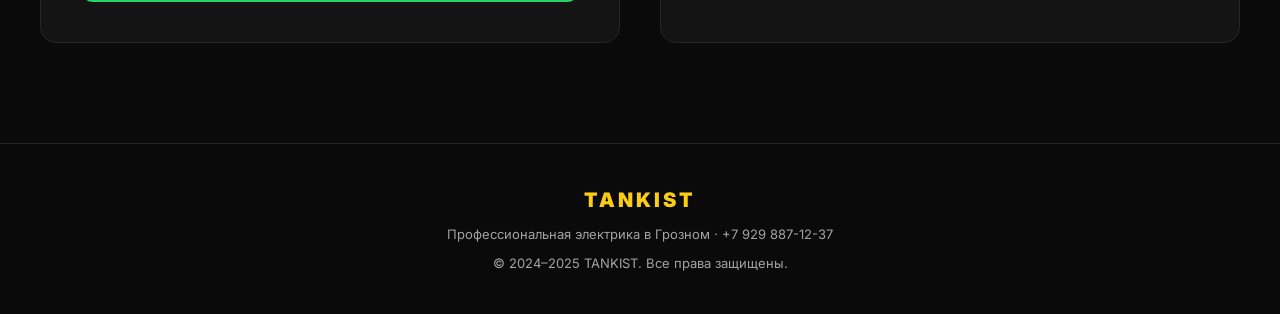
==== commit fe138721: "Add files via upload" ====
--- a/index.html
+++ b/index.html
@@ -1,343 +1,746 @@
 <!DOCTYPE html>
 <html lang="ru">
 <head>
-  <meta charset="UTF-8">
-  <meta name="viewport" content="width=device-width, initial-scale=1.0">
-  <title>TANKIST — Электрик по Грозному</title>
-  <meta name="description" content="Профессиональные электромонтажные работы под ключ в Грозном. Квартиры, дома, офисы. Звоните: +7 929 887-12-37">
-  <link rel="preconnect" href="https://fonts.googleapis.com">
-  <link href="https://fonts.googleapis.com/css2?family=Inter:wght@400;500;600;700;800;900&display=swap" rel="stylesheet">
-  <link rel="stylesheet" href="assets/style.css">
+<meta charset="UTF-8">
+<meta name="viewport" content="width=device-width, initial-scale=1.0">
+<title>TANKIST — Электрик по Грозному</title>
+<meta name="description" content="Профессиональный электромонтаж под ключ в Грозном. Квартиры, дома, офисы. Звоните: +7 929 887-12-37">
+<link rel="preconnect" href="https://fonts.googleapis.com">
+<link href="https://fonts.googleapis.com/css2?family=Inter:wght@400;600;700;900&display=swap" rel="stylesheet">
+<style>
+/* ===== СБРОС ===== */
+*{margin:0;padding:0;box-sizing:border-box}
+html{scroll-behavior:smooth}
+body{font-family:'Inter',sans-serif;background:#0a0a0a;color:#e5e5e5;line-height:1.6;overflow-x:hidden}
+a{text-decoration:none;color:inherit}
+ul{list-style:none}
+img{max-width:100%;display:block}
+
+/* ===== ПЕРЕМЕННЫЕ ===== */
+:root{
+  --yellow:#facc15;
+  --yellow-hover:#fbbf24;
+  --dark:#0a0a0a;
+  --card:#141414;
+  --card-hover:#1a1a1a;
+  --border:#262626;
+  --text:#e5e5e5;
+  --text-dim:#a3a3a3;
+}
+
+/* ===== ШАПКА ===== */
+.header{
+  position:fixed;top:0;left:0;right:0;z-index:100;
+  background:rgba(10,10,10,0.9);backdrop-filter:blur(20px);
+  border-bottom:1px solid var(--border);
+  transition:all 0.3s;
+}
+.header.scrolled{background:rgba(10,10,10,0.97)}
+.header-inner{
+  max-width:1200px;margin:0 auto;padding:16px 20px;
+  display:flex;align-items:center;justify-content:space-between;
+}
+.logo{font-size:24px;font-weight:900;color:var(--yellow);letter-spacing:3px}
+.logo span{color:#fff;font-weight:600;font-size:12px;display:block;letter-spacing:1px;margin-top:-2px}
+.nav{display:flex;gap:24px;align-items:center}
+.nav a{font-size:14px;color:var(--text-dim);transition:color 0.3s}
+.nav a:hover{color:var(--yellow)}
+.header-phone{
+  font-size:14px;font-weight:600;color:var(--yellow);
+  display:flex;align-items:center;gap:6px;
+}
+.burger{display:none;flex-direction:column;gap:5px;cursor:pointer;padding:5px}
+.burger span{width:24px;height:2px;background:#fff;transition:all 0.3s;border-radius:2px}
+.burger.active span:nth-child(1){transform:rotate(45deg) translate(5px,5px)}
+.burger.active span:nth-child(2){opacity:0}
+.burger.active span:nth-child(3){transform:rotate(-45deg) translate(5px,-5px)}
+
+/* ===== МОБИЛЬНОЕ МЕНЮ ===== */
+.mobile-menu{
+  display:none;position:fixed;top:0;left:0;right:0;bottom:0;
+  background:rgba(10,10,10,0.98);z-index:99;
+  flex-direction:column;align-items:center;justify-content:center;gap:32px;
+}
+.mobile-menu.open{display:flex}
+.mobile-menu a{font-size:22px;font-weight:600;color:#fff;transition:color 0.3s}
+.mobile-menu a:hover{color:var(--yellow)}
+
+@media(max-width:768px){
+  .nav,.header-phone{display:none}
+  .burger{display:flex}
+}
+
+/* ===== СЕКЦИИ ===== */
+section{padding:100px 20px}
+.container{max-width:1200px;margin:0 auto}
+.section-badge{
+  display:inline-flex;align-items:center;gap:8px;
+  background:rgba(250,204,21,0.1);border:1px solid rgba(250,204,21,0.2);
+  border-radius:100px;padding:8px 20px;font-size:13px;color:var(--yellow);
+  font-weight:600;margin-bottom:20px;
+}
+.section-title{font-size:clamp(28px,5vw,42px);font-weight:900;color:#fff;margin-bottom:16px}
+.section-title em{color:var(--yellow);font-style:normal}
+.section-desc{font-size:16px;color:var(--text-dim);max-width:600px;line-height:1.7}
+
+/* ===== HERO ===== */
+.hero{
+  min-height:100vh;display:flex;align-items:center;
+  padding-top:80px;position:relative;overflow:hidden;
+}
+.hero::before{
+  content:'';position:absolute;top:-50%;right:-30%;
+  width:800px;height:800px;
+  background:radial-gradient(circle,rgba(250,204,21,0.08) 0%,transparent 70%);
+  pointer-events:none;
+}
+.hero-content{position:relative;z-index:1;max-width:700px}
+.hero .section-title{font-size:clamp(36px,6vw,56px);line-height:1.1;margin-bottom:24px}
+.hero .section-desc{font-size:18px;margin-bottom:40px}
+.hero-buttons{display:flex;gap:16px;flex-wrap:wrap}
+.btn{
+  display:inline-flex;align-items:center;gap:10px;
+  padding:16px 32px;border-radius:12px;font-size:16px;
+  font-weight:700;cursor:pointer;border:none;transition:all 0.3s;
+  text-decoration:none;
+}
+.btn-primary{background:var(--yellow);color:#000}
+.btn-primary:hover{background:var(--yellow-hover);transform:translateY(-2px);box-shadow:0 10px 30px rgba(250,204,21,0.3)}
+.btn-outline{background:transparent;color:#fff;border:2px solid var(--border)}
+.btn-outline:hover{border-color:var(--yellow);color:var(--yellow);transform:translateY(-2px)}
+.hero-stats{display:flex;gap:40px;margin-top:50px;flex-wrap:wrap}
+.hero-stat{text-align:center}
+.hero-stat .num{font-size:36px;font-weight:900;color:var(--yellow)}
+.hero-stat .label{font-size:13px;color:var(--text-dim);margin-top:4px}
+
+/* ===== КАРТОЧКИ ===== */
+.cards-grid{
+  display:grid;grid-template-columns:repeat(auto-fit,minmax(260px,1fr));
+  gap:20px;margin-top:48px;
+}
+.card{
+  background:var(--card);border:1px solid var(--border);
+  border-radius:16px;padding:32px;transition:all 0.3s;position:relative;overflow:hidden;
+}
+.card:hover{transform:translateY(-4px);border-color:rgba(250,204,21,0.3);background:var(--card-hover)}
+.card-icon{
+  width:56px;height:56px;border-radius:14px;
+  background:rgba(250,204,21,0.1);
+  display:flex;align-items:center;justify-content:center;
+  font-size:24px;margin-bottom:20px;
+}
+.card h3{font-size:18px;font-weight:700;color:#fff;margin-bottom:10px}
+.card p{font-size:14px;color:var(--text-dim);line-height:1.6}
+
+/* ===== ПРЕИМУЩЕСТВА ===== */
+.advantages{background:var(--card);border-top:1px solid var(--border);border-bottom:1px solid var(--border)}
+.adv-grid{display:grid;grid-template-columns:repeat(auto-fit,minmax(220px,1fr));gap:32px;margin-top:48px}
+.adv-item{text-align:center;padding:24px}
+.adv-num{font-size:48px;font-weight:900;color:var(--yellow);line-height:1}
+.adv-text{font-size:15px;color:var(--text-dim);margin-top:12px;line-height:1.5}
+
+/* ===== ПРОЕКТЫ ===== */
+.projects-grid{display:grid;grid-template-columns:repeat(auto-fit,minmax(320px,1fr));gap:24px;margin-top:48px}
+.project-card{
+  background:var(--card);border:1px solid var(--border);
+  border-radius:16px;overflow:hidden;transition:all 0.3s;cursor:pointer;
+}
+.project-card:hover{transform:translateY(-4px);border-color:rgba(250,204,21,0.3)}
+.project-img{
+  height:220px;background:#1a1a1a;position:relative;overflow:hidden;
+  display:flex;align-items:center;justify-content:center;
+}
+.project-img img{width:100%;height:100%;object-fit:cover}
+.project-img .placeholder{font-size:64px;opacity:0.3}
+.project-img .badge{
+  position:absolute;top:12px;right:12px;
+  background:rgba(250,204,21,0.9);color:#000;
+  padding:4px 12px;border-radius:6px;font-size:12px;font-weight:700;
+}
+.project-info{padding:24px}
+.project-info h3{font-size:18px;font-weight:700;color:#fff;margin-bottom:8px}
+.project-info .type{font-size:13px;color:var(--yellow);font-weight:600;margin-bottom:10px}
+.project-info p{font-size:14px;color:var(--text-dim);line-height:1.6;margin-bottom:16px}
+.project-info .btns{display:flex;gap:10px;flex-wrap:wrap}
+.btn-sm{
+  padding:10px 20px;border-radius:8px;font-size:13px;font-weight:600;
+  border:none;cursor:pointer;transition:all 0.3s;display:inline-flex;align-items:center;gap:6px;
+}
+.btn-sm.yellow{background:var(--yellow);color:#000}
+.btn-sm.yellow:hover{background:var(--yellow-hover)}
+.btn-sm.outline{background:transparent;border:1px solid var(--border);color:#fff}
+.btn-sm.outline:hover{border-color:var(--yellow);color:var(--yellow)}
+
+/* ===== ЭТАПЫ ===== */
+.steps{background:var(--card);border-top:1px solid var(--border);border-bottom:1px solid var(--border)}
+.steps-grid{display:grid;grid-template-columns:repeat(auto-fit,minmax(220px,1fr));gap:24px;margin-top:48px}
+.step{text-align:center;padding:32px 20px;position:relative}
+.step-num{
+  width:56px;height:56px;border-radius:50%;
+  background:var(--yellow);color:#000;
+  font-size:22px;font-weight:900;
+  display:flex;align-items:center;justify-content:center;
+  margin:0 auto 20px;
+}
+.step h3{font-size:16px;font-weight:700;color:#fff;margin-bottom:8px}
+.step p{font-size:14px;color:var(--text-dim)}
+
+/* ===== КОНТАКТЫ ===== */
+.contacts-grid{display:grid;grid-template-columns:1fr 1fr;gap:40px;margin-top:48px}
+@media(max-width:768px){.contacts-grid{grid-template-columns:1fr}}
+.contact-card{
+  background:var(--card);border:1px solid var(--border);
+  border-radius:16px;padding:40px;
+}
+.contact-card h3{font-size:20px;font-weight:700;color:#fff;margin-bottom:24px}
+.contact-item{display:flex;align-items:center;gap:16px;margin-bottom:20px}
+.contact-icon{
+  width:48px;height:48px;border-radius:12px;
+  background:rgba(250,204,21,0.1);
+  display:flex;align-items:center;justify-content:center;
+  font-size:20px;flex-shrink:0;
+}
+.contact-label{font-size:13px;color:var(--text-dim)}
+.contact-value{font-size:16px;font-weight:600;color:#fff;margin-top:2px}
+.contact-value a{color:var(--yellow)}
+.contact-btns{display:flex;flex-direction:column;gap:12px;margin-top:32px}
+.btn-contact{
+  display:flex;align-items:center;justify-content:center;gap:10px;
+  padding:16px;border-radius:12px;font-size:16px;font-weight:700;
+  border:none;cursor:pointer;transition:all 0.3s;width:100%;text-decoration:none;
+}
+.btn-call{background:var(--yellow);color:#000}
+.btn-call:hover{background:var(--yellow-hover);transform:translateY(-2px)}
+.btn-wa{background:#25d366;color:#fff}
+.btn-wa:hover{background:#20bd5a;transform:translateY(-2px)}
+.btn-tg{background:#2AABEE;color:#fff}
+.btn-tg:hover{background:#229ED9;transform:translateY(-2px)}
+
+/* ===== ФОРМА ===== */
+.form-group{margin-bottom:16px}
+.form-group input,.form-group textarea{
+  width:100%;padding:14px 18px;border-radius:10px;
+  border:1px solid var(--border);background:#0a0a0a;
+  color:#fff;font-size:15px;font-family:inherit;
+  transition:border-color 0.3s;
+}
+.form-group input:focus,.form-group textarea:focus{outline:none;border-color:var(--yellow)}
+.form-group textarea{height:100px;resize:vertical}
+
+/* ===== FOOTER ===== */
+.footer{
+  border-top:1px solid var(--border);
+  padding:40px 20px;text-align:center;
+}
+.footer-logo{font-size:20px;font-weight:900;color:var(--yellow);letter-spacing:3px;margin-bottom:8px}
+.footer p{font-size:13px;color:var(--text-dim)}
+
+/* ===== ЛАЙТБОКС ===== */
+.lightbox{
+  display:none;position:fixed;top:0;left:0;right:0;bottom:0;
+  background:rgba(0,0,0,0.95);z-index:200;
+  flex-direction:column;align-items:center;justify-content:center;
+}
+.lightbox.open{display:flex}
+.lightbox-close{
+  position:absolute;top:20px;right:20px;
+  width:44px;height:44px;border-radius:50%;
+  background:rgba(255,255,255,0.1);border:none;
+  color:#fff;font-size:24px;cursor:pointer;
+  display:flex;align-items:center;justify-content:center;
+  transition:background 0.3s;z-index:10;
+}
+.lightbox-close:hover{background:rgba(255,255,255,0.2)}
+.lightbox-img{max-width:90%;max-height:75vh;border-radius:12px;object-fit:contain}
+.lightbox-caption{color:#fff;font-size:16px;font-weight:600;margin-top:16px;text-align:center;padding:0 20px}
+.lightbox-nav{
+  display:flex;gap:16px;margin-top:20px;
+}
+.lightbox-nav button{
+  width:48px;height:48px;border-radius:50%;
+  background:rgba(255,255,255,0.1);border:none;
+  color:#fff;font-size:20px;cursor:pointer;
+  transition:background 0.3s;
+}
+.lightbox-nav button:hover{background:var(--yellow);color:#000}
+.lightbox-counter{color:var(--text-dim);font-size:14px;margin-top:8px}
+
+/* ===== WhatsApp КНОПКА ===== */
+.wa-float{
+  position:fixed;bottom:24px;right:24px;z-index:90;
+  width:60px;height:60px;border-radius:50%;
+  background:#25d366;border:none;cursor:pointer;
+  display:flex;align-items:center;justify-content:center;
+  box-shadow:0 4px 20px rgba(37,211,102,0.4);
+  transition:all 0.3s;font-size:28px;text-decoration:none;
+}
+.wa-float:hover{transform:scale(1.1);box-shadow:0 6px 30px rgba(37,211,102,0.5)}
+
+/* ===== АНИМАЦИИ ===== */
+.fade-up{opacity:0;transform:translateY(30px);transition:all 0.6s ease}
+.fade-up.visible{opacity:1;transform:translateY(0)}
+
+/* ===== SVG иконки ===== */
+.icon-svg{width:28px;height:28px;fill:var(--yellow)}
+
+/* ===== АДАПТИВ ===== */
+@media(max-width:480px){
+  .hero-stats{gap:24px}
+  .hero-stat .num{font-size:28px}
+  .btn{padding:14px 24px;font-size:14px}
+  .projects-grid{grid-template-columns:1fr}
+  section{padding:60px 16px}
+}
+</style>
 </head>
 <body>
 
-  <!-- ===== HEADER ===== -->
-  <header class="header" id="header">
-    <div class="container header-inner">
-      <a href="#" class="logo">
-        <span class="logo-icon">⚡</span> TANKIST
-      </a>
-      <nav class="nav" id="nav">
-        <a href="#hero" class="nav-link" onclick="closeMenu()">Главная</a>
-        <a href="#services" class="nav-link" onclick="closeMenu()">Услуги</a>
-        <a href="#projects" class="nav-link" onclick="closeMenu()">Проекты</a>
-        <a href="#contacts" class="nav-link" onclick="closeMenu()">Контакты</a>
-      </nav>
-      <a href="tel:+79298871237" class="header-phone">
-        <span class="phone-icon">📞</span> +7 929 887-12-37
-      </a>
-      <button class="burger" id="burger" onclick="toggleMenu()" aria-label="Меню">
-        <span></span><span></span><span></span>
-      </button>
-    </div>
-  </header>
-
-  <!-- ===== HERO ===== -->
-  <section class="hero" id="hero">
-    <div class="hero-bg-effects">
-      <div class="spark spark-1"></div>
-      <div class="spark spark-2"></div>
-      <div class="spark spark-3"></div>
-      <div class="hero-glow"></div>
-    </div>
-    <div class="container hero-content">
-      <div class="hero-badge">⚡ Электромонтажные работы</div>
-      <h1 class="hero-title">
-        Профессиональная<br>
-        <span class="text-yellow">электрика под ключ</span>
+<!-- ШАПКА -->
+<header class="header" id="header">
+  <div class="header-inner">
+    <div class="logo">TANKIST<span>ЭЛЕКТРИК ПО ГРОЗНОМУ</span></div>
+    <nav class="nav">
+      <a href="#services">Услуги</a>
+      <a href="#advantages">Почему мы</a>
+      <a href="#projects">Проекты</a>
+      <a href="#contacts">Контакты</a>
+    </nav>
+    <a href="tel:+79298871237" class="header-phone">📞 +7 929 887-12-37</a>
+    <div class="burger" id="burger" onclick="toggleMenu()">
+      <span></span><span></span><span></span>
+    </div>
+  </div>
+</header>
+
+<!-- МОБИЛЬНОЕ МЕНЮ -->
+<div class="mobile-menu" id="mobileMenu">
+  <a href="#services" onclick="closeMenu()">Услуги</a>
+  <a href="#advantages" onclick="closeMenu()">Почему мы</a>
+  <a href="#projects" onclick="closeMenu()">Проекты</a>
+  <a href="#contacts" onclick="closeMenu()">Контакты</a>
+  <a href="tel:+79298871237" onclick="closeMenu()" style="color:var(--yellow)">📞 +7 929 887-12-37</a>
+</div>
+
+<!-- ГЛАВНЫЙ ЭКРАН -->
+<section class="hero" id="hero">
+  <div class="container">
+    <div class="hero-content fade-up">
+      <div class="section-badge">⚡ Электромонтаж под ключ</div>
+      <h1 class="section-title">
+        Профессиональная<br><em>электрика</em> в Грозном
       </h1>
-      <p class="hero-subtitle">
-        Электрика — это основа безопасности и комфорта. Мы выполняем профессиональный
-        монтаж электросетей под ключ: от ввода питания до финальной установки розеток и освещения.
+      <p class="section-desc">
+        Электрика — это основа безопасности и комфорта. Мы выполняем профессиональный монтаж электросетей под ключ: от ввода питания до финальной установки розеток и освещения.
       </p>
       <div class="hero-buttons">
-        <a href="tel:+79298871237" class="btn btn-yellow">
-          📞 Позвонить
-        </a>
-        <a href="https://wa.me/79298871237" target="_blank" class="btn btn-outline">
-          💬 WhatsApp
-        </a>
+        <a href="tel:+79298871237" class="btn btn-primary">📞 Позвонить</a>
+        <a href="https://wa.me/79298871237" class="btn btn-outline" target="_blank">💬 WhatsApp</a>
       </div>
       <div class="hero-stats">
-        <div class="stat-item">
-          <span class="stat-number">10+</span>
-          <span class="stat-label">лет опыта</span>
-        </div>
-        <div class="stat-divider"></div>
-        <div class="stat-item">
-          <span class="stat-number">300+</span>
-          <span class="stat-label">объектов</span>
-        </div>
-        <div class="stat-divider"></div>
-        <div class="stat-item">
-          <span class="stat-number">100%</span>
-          <span class="stat-label">по нормам</span>
-        </div>
-      </div>
-    </div>
-  </section>
-
-  <!-- ===== SERVICES ===== -->
-  <section class="section" id="services">
-    <div class="container">
-      <div class="section-header">
-        <span class="section-badge">Наши услуги</span>
-        <h2 class="section-title">Что мы <span class="text-yellow">делаем</span></h2>
-      </div>
-      <div class="services-grid">
-        <div class="service-card">
-          <div class="service-icon">🔌</div>
-          <h3>Полная разводка электрики</h3>
-          <p>Проектирование и монтаж электропроводки с нуля в новостройках и при капитальном ремонте</p>
-        </div>
-        <div class="service-card">
-          <div class="service-icon">💡</div>
-          <h3>Монтаж освещения</h3>
-          <p>Установка люстр, точечных светильников, LED-подсветки, декоративного и уличного освещения</p>
-        </div>
-        <div class="service-card">
-          <div class="service-icon">🔧</div>
-          <h3>Розетки и выключатели</h3>
-          <p>Установка, замена и перенос розеток, выключателей, диммеров, USB-розеток</p>
-        </div>
-        <div class="service-card">
-          <div class="service-icon">⚡</div>
-          <h3>Сборка электрощитов</h3>
-          <p>Проектирование и сборка распределительных щитов с автоматами, УЗО и реле напряжения</p>
-        </div>
-        <div class="service-card">
-          <div class="service-icon">🏢</div>
-          <h3>Коммерческие объекты</h3>
-          <p>Электромонтаж офисов, магазинов, ресторанов, складов и производственных помещений</p>
-        </div>
-        <div class="service-card">
-          <div class="service-icon">🛠️</div>
-          <h3>Ремонт проводки</h3>
-          <p>Поиск и устранение неисправностей, замена старой алюминиевой проводки на медную</p>
-        </div>
-        <div class="service-card">
-          <div class="service-icon">🏠</div>
-          <h3>Умный дом</h3>
-          <p>Установка систем умного дома: автоматизация освещения, розеток, климата, безопасности</p>
-        </div>
-        <div class="service-card">
-          <div class="service-icon">🔍</div>
-          <h3>Диагностика</h3>
-          <p>Полная диагностика электросети, измерение сопротивления изоляции, тепловизионный контроль</p>
-        </div>
-      </div>
-    </div>
-  </section>
-
-  <!-- ===== WITH WHOM ===== -->
-  <section class="section section-dark" id="clients">
-    <div class="container">
-      <div class="section-header">
-        <span class="section-badge">Наши клиенты</span>
-        <h2 class="section-title">С кем мы <span class="text-yellow">работаем</span></h2>
-      </div>
-      <div class="clients-grid">
-        <div class="client-card">
-          <div class="client-icon">🏗️</div>
-          <h3>Новостройки</h3>
-          <p>Полная электрика с нуля — от проекта до сдачи. Работаем по плану застройщика или создаём свой.</p>
-        </div>
-        <div class="client-card">
-          <div class="client-icon">🏡</div>
-          <h3>Частные дома</h3>
-          <p>Ввод питания, разводка по этажам, подключение бойлеров, тёплых полов и генераторов.</p>
-        </div>
-        <div class="client-card">
-          <div class="client-icon">🏢</div>
-          <h3>Офисы и коммерция</h3>
-          <p>Электромонтаж с учётом требований пожарной безопасности и высоких нагрузок.</p>
-        </div>
-        <div class="client-card">
-          <div class="client-icon">🔨</div>
-          <h3>После реконструкции</h3>
-          <p>Замена устаревшей проводки, увеличение мощности, приведение к современным стандартам.</p>
-        </div>
-      </div>
-    </div>
-  </section>
-
-  <!-- ===== WHY US ===== -->
-  <section class="section" id="why">
-    <div class="container">
-      <div class="section-header">
-        <span class="section-badge">Преимущества</span>
-        <h2 class="section-title">Почему выбирают <span class="text-yellow">нас</span></h2>
-        <p class="section-subtitle">Каждый проект рассчитывается индивидуально с учётом нагрузки, современных стандартов и будущих потребностей клиента.</p>
-      </div>
-      <div class="why-grid">
-        <div class="why-card">
-          <div class="why-icon">📐</div>
-          <h3>Индивидуальный расчёт</h3>
-          <p>Рассчитываем нагрузку под каждый объект — никаких шаблонных решений</p>
-        </div>
-        <div class="why-card">
-          <div class="why-icon">📋</div>
-          <h3>Современные стандарты</h3>
-          <p>Работаем строго по ПУЭ и СНиП — ваша проводка пройдёт любую проверку</p>
-        </div>
-        <div class="why-card">
-          <div class="why-icon">🛡️</div>
-          <h3>Гарантия качества</h3>
-          <p>Даём гарантию на все виды работ — отвечаем за каждый кабель и соединение</p>
-        </div>
-        <div class="why-card">
-          <div class="why-icon">⏳</div>
-          <h3>Надёжность на десятилетия</h3>
-          <p>Наша задача — чтобы электрика работала стабильно 30+ лет без проблем</p>
-        </div>
-      </div>
-    </div>
-  </section>
-
-  <!-- ===== PROJECTS ===== -->
-  <section class="section section-dark" id="projects">
-    <div class="container">
-      <div class="section-header">
-        <span class="section-badge">Портфолио</span>
-        <h2 class="section-title">Наши <span class="text-yellow">проекты</span></h2>
-        <p class="section-subtitle">Реальные объекты, которые мы сделали. Нажмите на проект, чтобы посмотреть фотографии.</p>
-      </div>
-      <div class="projects-grid" id="projects-grid">
-        <!-- Проекты загружаются из projects.json через JavaScript -->
-        <div class="projects-loading">
-          <div class="loader"></div>
-          <p>Загрузка проектов...</p>
-        </div>
-      </div>
-    </div>
-  </section>
-
-  <!-- ===== PROCESS ===== -->
-  <section class="section">
-    <div class="container">
-      <div class="section-header">
-        <span class="section-badge">Как мы работаем</span>
-        <h2 class="section-title">Этапы <span class="text-yellow">работы</span></h2>
-      </div>
-      <div class="process-grid">
-        <div class="process-card">
-          <div class="process-number">01</div>
-          <h3>Заявка</h3>
-          <p>Вы оставляете заявку по телефону или WhatsApp. Обсуждаем задачу и договариваемся о выезде.</p>
-        </div>
-        <div class="process-card">
-          <div class="process-number">02</div>
-          <h3>Осмотр и расчёт</h3>
-          <p>Выезжаем на объект, делаем замеры, составляем подробную смету. Без скрытых доплат.</p>
-        </div>
-        <div class="process-card">
-          <div class="process-number">03</div>
-          <h3>Монтаж</h3>
-          <p>Выполняем все работы аккуратно и в срок. Используем только качественные материалы.</p>
-        </div>
-        <div class="process-card">
-          <div class="process-number">04</div>
-          <h3>Сдача объекта</h3>
-          <p>Проверяем всё, показываем результат, подписываем акт. Даём гарантию на работы.</p>
-        </div>
-      </div>
-    </div>
-  </section>
-
-  <!-- ===== CONTACTS ===== -->
-  <section class="section section-dark" id="contacts">
-    <div class="container">
-      <div class="section-header">
-        <span class="section-badge">Свяжитесь с нами</span>
-        <h2 class="section-title">Контакты <span class="text-yellow">TANKIST</span></h2>
-        <p class="section-subtitle">Позвоните или напишите — ответим быстро, проконсультируем бесплатно.</p>
-      </div>
-      <div class="contacts-grid">
-        <div class="contact-info">
-          <div class="contact-card">
-            <div class="contact-icon">📞</div>
-            <div>
-              <div class="contact-label">Телефон</div>
-              <a href="tel:+79298871237" class="contact-value">+7 929 887-12-37</a>
-            </div>
-          </div>
-          <div class="contact-card">
-            <div class="contact-icon">💬</div>
-            <div>
-              <div class="contact-label">WhatsApp</div>
-              <a href="https://wa.me/79298871237" target="_blank" class="contact-value">Написать в WhatsApp</a>
-            </div>
-          </div>
-          <div class="contact-card">
-            <div class="contact-icon">📍</div>
-            <div>
-              <div class="contact-label">Город</div>
-              <span class="contact-value">Грозный, Чеченская Республика</span>
-            </div>
-          </div>
-          <div class="contact-card">
-            <div class="contact-icon">🕐</div>
-            <div>
-              <div class="contact-label">Режим работы</div>
-              <span class="contact-value">Пн–Сб: 8:00 – 20:00</span>
-            </div>
-          </div>
-          <div class="contacts-buttons">
-            <a href="tel:+79298871237" class="btn btn-yellow btn-lg">📞 Позвонить сейчас</a>
-            <a href="https://wa.me/79298871237?text=Здравствуйте!%20Интересуют%20электромонтажные%20работы." target="_blank" class="btn btn-green btn-lg">💬 Написать в WhatsApp</a>
+        <div class="hero-stat"><div class="num">10+</div><div class="label">лет опыта</div></div>
+        <div class="hero-stat"><div class="num">300+</div><div class="label">объектов</div></div>
+        <div class="hero-stat"><div class="num">100%</div><div class="label">по нормам</div></div>
+        <div class="hero-stat"><div class="num">5 лет</div><div class="label">гарантия</div></div>
+      </div>
+    </div>
+  </div>
+</section>
+
+<!-- УСЛУГИ / С КЕМ РАБОТАЕМ -->
+<section id="services">
+  <div class="container">
+    <div class="fade-up">
+      <div class="section-badge">🔧 Наши услуги</div>
+      <h2 class="section-title">С кем <em>работаем</em></h2>
+      <p class="section-desc">Выполняем полный комплекс электромонтажных работ для любых объектов</p>
+    </div>
+    <div class="cards-grid">
+      <div class="card fade-up">
+        <div class="card-icon">🏗️</div>
+        <h3>Новостройки</h3>
+        <p>Полная разводка электрики с нуля. Проектирование, прокладка кабелей, установка щитов и всего оборудования.</p>
+      </div>
+      <div class="card fade-up">
+        <div class="card-icon">🏠</div>
+        <h3>Частные дома</h3>
+        <p>Электрика для коттеджей и частных домов. Ввод питания, распределение по этажам, наружное освещение.</p>
+      </div>
+      <div class="card fade-up">
+        <div class="card-icon">🏢</div>
+        <h3>Офисы и коммерция</h3>
+        <p>Электромонтаж для офисов, магазинов, ресторанов. Расчёт нагрузки под оборудование, серверные.</p>
+      </div>
+      <div class="card fade-up">
+        <div class="card-icon">🔨</div>
+        <h3>После реконструкции</h3>
+        <p>Замена старой проводки, модернизация электросетей. Приведение в соответствие современным стандартам.</p>
+      </div>
+      <div class="card fade-up">
+        <div class="card-icon">💡</div>
+        <h3>Монтаж освещения</h3>
+        <p>Установка люстр, точечных светильников, светодиодных лент. Дизайнерское и функциональное освещение.</p>
+      </div>
+      <div class="card fade-up">
+        <div class="card-icon">🔌</div>
+        <h3>Розетки и выключатели</h3>
+        <p>Установка и перенос розеток, выключателей, диммеров. Любые бренды и серии.</p>
+      </div>
+      <div class="card fade-up">
+        <div class="card-icon">⚡</div>
+        <h3>Сборка щитов</h3>
+        <p>Профессиональная сборка электрощитов. Автоматы, УЗО, реле напряжения, маркировка.</p>
+      </div>
+      <div class="card fade-up">
+        <div class="card-icon">🔍</div>
+        <h3>Диагностика</h3>
+        <p>Поиск неисправностей, замер сопротивления изоляции, проверка контуров заземления.</p>
+      </div>
+    </div>
+  </div>
+</section>
+
+<!-- ПОЧЕМУ МЫ -->
+<section class="advantages" id="advantages">
+  <div class="container">
+    <div class="fade-up" style="text-align:center">
+      <div class="section-badge">💪 Наши преимущества</div>
+      <h2 class="section-title">Почему выбирают <em>TANKIST</em></h2>
+    </div>
+    <div class="adv-grid">
+      <div class="adv-item fade-up">
+        <div class="adv-num">📐</div>
+        <div class="adv-text"><strong>Индивидуальный расчёт</strong><br>Каждый проект рассчитывается с учётом нагрузки и будущих потребностей</div>
+      </div>
+      <div class="adv-item fade-up">
+        <div class="adv-num">📋</div>
+        <div class="adv-text"><strong>Современные стандарты</strong><br>Работаем строго по ПУЭ и современным нормам электробезопасности</div>
+      </div>
+      <div class="adv-item fade-up">
+        <div class="adv-num">✅</div>
+        <div class="adv-text"><strong>Гарантия качества</strong><br>Даём гарантию 5 лет на все выполненные работы и материалы</div>
+      </div>
+      <div class="adv-item fade-up">
+        <div class="adv-num">🏆</div>
+        <div class="adv-text"><strong>Надёжность на десятилетия</strong><br>Наша задача — чтобы электрика работала стабильно десятилетиями</div>
+      </div>
+    </div>
+  </div>
+</section>
+
+<!-- ПРОЕКТЫ -->
+<section id="projects">
+  <div class="container">
+    <div class="fade-up">
+      <div class="section-badge">📁 Портфолио</div>
+      <h2 class="section-title">Наши <em>проекты</em></h2>
+      <p class="section-desc">Примеры выполненных работ. Каждый объект — это индивидуальный подход и качественный результат.</p>
+    </div>
+    <div class="projects-grid" id="projectsGrid">
+      <!-- Проекты загружаются из JavaScript -->
+    </div>
+  </div>
+</section>
+
+<!-- ЭТАПЫ РАБОТЫ -->
+<section class="steps">
+  <div class="container">
+    <div class="fade-up" style="text-align:center">
+      <div class="section-badge">📋 Как мы работаем</div>
+      <h2 class="section-title">4 простых <em>шага</em></h2>
+    </div>
+    <div class="steps-grid">
+      <div class="step fade-up">
+        <div class="step-num">1</div>
+        <h3>Заявка</h3>
+        <p>Вы звоните или пишете в WhatsApp. Обсуждаем задачу и договариваемся о выезде.</p>
+      </div>
+      <div class="step fade-up">
+        <div class="step-num">2</div>
+        <h3>Осмотр и расчёт</h3>
+        <p>Выезжаем на объект, делаем замеры и составляем подробную смету.</p>
+      </div>
+      <div class="step fade-up">
+        <div class="step-num">3</div>
+        <h3>Монтаж</h3>
+        <p>Выполняем все работы качественно и в оговоренные сроки. Чисто и аккуратно.</p>
+      </div>
+      <div class="step fade-up">
+        <div class="step-num">4</div>
+        <h3>Сдача объекта</h3>
+        <p>Проверяем всё, показываем результат, подписываем акт и даём гарантию.</p>
+      </div>
+    </div>
+  </div>
+</section>
+
+<!-- КОНТАКТЫ -->
+<section id="contacts">
+  <div class="container">
+    <div class="fade-up">
+      <div class="section-badge">📞 Связаться с нами</div>
+      <h2 class="section-title">Контакты</h2>
+    </div>
+    <div class="contacts-grid">
+      <div class="contact-card fade-up">
+        <h3>Свяжитесь с нами</h3>
+        <div class="contact-item">
+          <div class="contact-icon">📞</div>
+          <div>
+            <div class="contact-label">Телефон</div>
+            <div class="contact-value"><a href="tel:+79298871237">+7 929 887-12-37</a></div>
           </div>
         </div>
-      </div>
-    </div>
-  </section>
-
-  <!-- ===== FOOTER ===== -->
-  <footer class="footer">
-    <div class="container">
-      <div class="footer-inner">
-        <div class="footer-brand">
-          <a href="#" class="logo">
-            <span class="logo-icon">⚡</span> TANKIST
-          </a>
-          <p>Профессиональные электромонтажные работы в Грозном. Надёжно, безопасно, по нормам.</p>
+        <div class="contact-item">
+          <div class="contact-icon">💬</div>
+          <div>
+            <div class="contact-label">WhatsApp</div>
+            <div class="contact-value"><a href="https://wa.me/79298871237" target="_blank">Написать в WhatsApp</a></div>
+          </div>
         </div>
-        <div class="footer-links">
-          <h4>Навигация</h4>
-          <a href="#hero">Главная</a>
-          <a href="#services">Услуги</a>
-          <a href="#projects">Проекты</a>
-          <a href="#contacts">Контакты</a>
+        <div class="contact-item">
+          <div class="contact-icon">📍</div>
+          <div>
+            <div class="contact-label">Город</div>
+            <div class="contact-value">Грозный, Чеченская Республика</div>
+          </div>
         </div>
-        <div class="footer-contact">
-          <h4>Контакты</h4>
-          <a href="tel:+79298871237">+7 929 887-12-37</a>
-          <a href="https://wa.me/79298871237" target="_blank">WhatsApp</a>
-          <p>Грозный, ЧР</p>
+        <div class="contact-item">
+          <div class="contact-icon">🕐</div>
+          <div>
+            <div class="contact-label">Режим работы</div>
+            <div class="contact-value">Пн–Сб: 8:00 – 20:00</div>
+          </div>
         </div>
-      </div>
-      <div class="footer-bottom">
-        <p>© 2024 TANKIST. Все права защищены.</p>
-      </div>
-    </div>
-  </footer>
-
-  <!-- ===== WHATSAPP FLOAT ===== -->
-  <a href="https://wa.me/79298871237?text=Здравствуйте!%20Интересуют%20электромонтажные%20работы." target="_blank" class="whatsapp-float" aria-label="WhatsApp">
-    💬
-  </a>
-
-  <!-- ===== LIGHTBOX (Gallery) ===== -->
-  <div class="lightbox" id="lightbox">
-    <button class="lightbox-close" onclick="closeLightbox()">&times;</button>
-    <button class="lightbox-prev" onclick="prevSlide()">&#10094;</button>
-    <button class="lightbox-next" onclick="nextSlide()">&#10095;</button>
-    <div class="lightbox-content">
-      <img src="" alt="" id="lightbox-img">
-      <div class="lightbox-caption" id="lightbox-caption"></div>
-      <div class="lightbox-counter" id="lightbox-counter"></div>
+        <div class="contact-btns">
+          <a href="tel:+79298871237" class="btn-contact btn-call">📞 Позвонить</a>
+          <a href="https://wa.me/79298871237" class="btn-contact btn-wa" target="_blank">💬 Написать в WhatsApp</a>
+        </div>
+      </div>
+      <div class="contact-card fade-up">
+        <h3>Оставить заявку</h3>
+        <form id="contactForm" onsubmit="submitForm(event)">
+          <div class="form-group">
+            <input type="text" placeholder="Ваше имя" required>
+          </div>
+          <div class="form-group">
+            <input type="tel" placeholder="Ваш телефон" required>
+          </div>
+          <div class="form-group">
+            <textarea placeholder="Опишите вашу задачу: тип объекта, площадь, что нужно сделать..."></textarea>
+          </div>
+          <button type="submit" class="btn btn-primary" style="width:100%;justify-content:center">⚡ Отправить заявку</button>
+        </form>
+      </div>
     </div>
   </div>
-
-  <script src="assets/app.js"></script>
+</section>
+
+<!-- FOOTER -->
+<footer class="footer">
+  <div class="footer-logo">TANKIST</div>
+  <p>Профессиональная электрика в Грозном · +7 929 887-12-37</p>
+  <p style="margin-top:8px">© 2024–2025 TANKIST. Все права защищены.</p>
+</footer>
+
+<!-- ЛАЙТБОКС -->
+<div class="lightbox" id="lightbox">
+  <button class="lightbox-close" onclick="closeLightbox()">✕</button>
+  <img class="lightbox-img" id="lightboxImg" src="" alt="">
+  <div class="lightbox-caption" id="lightboxCaption"></div>
+  <div class="lightbox-nav">
+    <button onclick="prevPhoto()">◀</button>
+    <button onclick="nextPhoto()">▶</button>
+  </div>
+  <div class="lightbox-counter" id="lightboxCounter"></div>
+</div>
+
+<!-- WhatsApp КНОПКА -->
+<a href="https://wa.me/79298871237" class="wa-float" target="_blank" title="Написать в WhatsApp">💬</a>
+
+<script>
+/* =============================================
+   ДАННЫЕ ПРОЕКТОВ
+   Чтобы добавить новый проект — просто добавь
+   новый объект в массив projects ниже.
+   Фото можно указать как URL или путь к файлу.
+   ============================================= */
+const projects = [
+  {
+    id: 1,
+    title: "Квартира в Грозный-Сити",
+    type: "Квартира · 120 м²",
+    status: "Завершён",
+    description: "Полная разводка электрики в новостройке. Сборка щита на 36 модулей, установка 48 розеток, 12 групп освещения, тёплый пол.",
+    // Замени эти URL на свои фото:
+    photos: [
+      "https://images.unsplash.com/photo-1621905252507-b35492cc74b4?w=800&h=600&fit=crop",
+      "https://images.unsplash.com/photo-1558618666-fcd25c85f82e?w=800&h=600&fit=crop"
+    ],
+    video: "" // Вставь ссылку на YouTube если есть
+  },
+  {
+    id: 2,
+    title: "Частный дом в пос. Гикало",
+    type: "Частный дом · 250 м²",
+    status: "Завершён",
+    description: "Электромонтаж двухэтажного дома. Ввод 15 кВт, трёхфазный щит, наружное освещение участка, система «Умный дом».",
+    photos: [
+      "https://images.unsplash.com/photo-1503387762-592deb58ef4e?w=800&h=600&fit=crop",
+      "https://images.unsplash.com/photo-1513694203232-719a280e022f?w=800&h=600&fit=crop"
+    ],
+    video: ""
+  },
+  {
+    id: 3,
+    title: "Ресторан «Барakat»",
+    type: "Коммерческий объект · 180 м²",
+    status: "Завершён",
+    description: "Электрика ресторана под ключ. Силовые линии для кухонного оборудования, декоративное освещение зала, аварийное освещение.",
+    photos: [
+      "https://images.unsplash.com/photo-1555396273-367ea4eb4db5?w=800&h=600&fit=crop",
+      "https://images.unsplash.com/photo-1414235077428-338989a2e8c0?w=800&h=600&fit=crop"
+    ],
+    video: ""
+  }
+];
+
+/* ===== РЕНДЕР ПРОЕКТОВ ===== */
+function renderProjects() {
+  const grid = document.getElementById('projectsGrid');
+  grid.innerHTML = projects.map(p => `
+    <div class="project-card fade-up" onclick="openGallery(${p.id})">
+      <div class="project-img">
+        ${p.photos.length > 0 
+          ? `<img src="${p.photos[0]}" alt="${p.title}" loading="lazy" onerror="this.parentElement.innerHTML='<div class=placeholder>⚡</div>'">`
+          : '<div class="placeholder">⚡</div>'
+        }
+        <div class="badge">${p.status}</div>
+      </div>
+      <div class="project-info">
+        <div class="type">${p.type}</div>
+        <h3>${p.title}</h3>
+        <p>${p.description}</p>
+        <div class="btns">
+          <button class="btn-sm yellow" onclick="event.stopPropagation();openGallery(${p.id})">📷 Фото (${p.photos.length})</button>
+          ${p.video ? `<a href="${p.video}" target="_blank" class="btn-sm outline" onclick="event.stopPropagation()">▶ Видео</a>` : ''}
+        </div>
+      </div>
+    </div>
+  `).join('');
+  observeElements();
+}
+
+/* ===== ГАЛЕРЕЯ / ЛАЙТБОКС ===== */
+let currentPhotos = [];
+let currentIndex = 0;
+let currentTitle = '';
+
+function openGallery(id) {
+  const project = projects.find(p => p.id === id);
+  if (!project || project.photos.length === 0) return;
+  currentPhotos = project.photos;
+  currentTitle = project.title;
+  currentIndex = 0;
+  showPhoto();
+  document.getElementById('lightbox').classList.add('open');
+  document.body.style.overflow = 'hidden';
+}
+
+function closeLightbox() {
+  document.getElementById('lightbox').classList.remove('open');
+  document.body.style.overflow = '';
+}
+
+function showPhoto() {
+  document.getElementById('lightboxImg').src = currentPhotos[currentIndex];
+  document.getElementById('lightboxCaption').textContent = currentTitle;
+  document.getElementById('lightboxCounter').textContent = `${currentIndex + 1} / ${currentPhotos.length}`;
+}
+
+function nextPhoto() {
+  currentIndex = (currentIndex + 1) % currentPhotos.length;
+  showPhoto();
+}
+
+function prevPhoto() {
+  currentIndex = (currentIndex - 1 + currentPhotos.length) % currentPhotos.length;
+  showPhoto();
+}
+
+/* Клик по фону закрывает */
+document.getElementById('lightbox').addEventListener('click', function(e) {
+  if (e.target === this) closeLightbox();
+});
+
+/* Клавиши */
+document.addEventListener('keydown', function(e) {
+  if (!document.getElementById('lightbox').classList.contains('open')) return;
+  if (e.key === 'Escape') closeLightbox();
+  if (e.key === 'ArrowRight') nextPhoto();
+  if (e.key === 'ArrowLeft') prevPhoto();
+});
+
+/* Свайпы на мобильном */
+let touchStartX = 0;
+document.getElementById('lightbox').addEventListener('touchstart', e => {
+  touchStartX = e.changedTouches[0].screenX;
+});
+document.getElementById('lightbox').addEventListener('touchend', e => {
+  const diff = touchStartX - e.changedTouches[0].screenX;
+  if (Math.abs(diff) > 50) {
+    if (diff > 0) nextPhoto(); else prevPhoto();
+  }
+});
+
+/* ===== МОБИЛЬНОЕ МЕНЮ ===== */
+function toggleMenu() {
+  document.getElementById('burger').classList.toggle('active');
+  document.getElementById('mobileMenu').classList.toggle('open');
+  document.body.style.overflow = document.getElementById('mobileMenu').classList.contains('open') ? 'hidden' : '';
+}
+
+function closeMenu() {
+  document.getElementById('burger').classList.remove('active');
+  document.getElementById('mobileMenu').classList.remove('open');
+  document.body.style.overflow = '';
+}
+
+/* ===== ШАПКА ПРИ СКРОЛЛЕ ===== */
+window.addEventListener('scroll', () => {
+  document.getElementById('header').classList.toggle('scrolled', window.scrollY > 50);
+});
+
+/* ===== ФОРМА ===== */
+function submitForm(e) {
+  e.preventDefault();
+  const form = e.target;
+  const name = form.querySelector('input[type="text"]').value;
+  const phone = form.querySelector('input[type="tel"]').value;
+  const msg = form.querySelector('textarea').value;
+  const text = `Заявка с сайта TANKIST%0A%0AИмя: ${encodeURIComponent(name)}%0AТелефон: ${encodeURIComponent(phone)}%0AСообщение: ${encodeURIComponent(msg)}`;
+  window.open(`https://wa.me/79298871237?text=${text}`, '_blank');
+  form.reset();
+  alert('Заявка отправлена в WhatsApp! Мы свяжемся с вами в ближайшее время.');
+}
+
+/* ===== АНИМАЦИИ ПРИ СКРОЛЛЕ ===== */
+function observeElements() {
+  const observer = new IntersectionObserver((entries) => {
+    entries.forEach(entry => {
+      if (entry.isIntersecting) {
+        entry.target.classList.add('visible');
+      }
+    });
+  }, { threshold: 0.1 });
+  document.querySelectorAll('.fade-up').forEach(el => observer.observe(el));
+}
+
+/* ===== СТАРТ ===== */
+document.addEventListener('DOMContentLoaded', () => {
+  renderProjects();
+  observeElements();
+});
+</script>
+
 </body>
-</html>+</html>
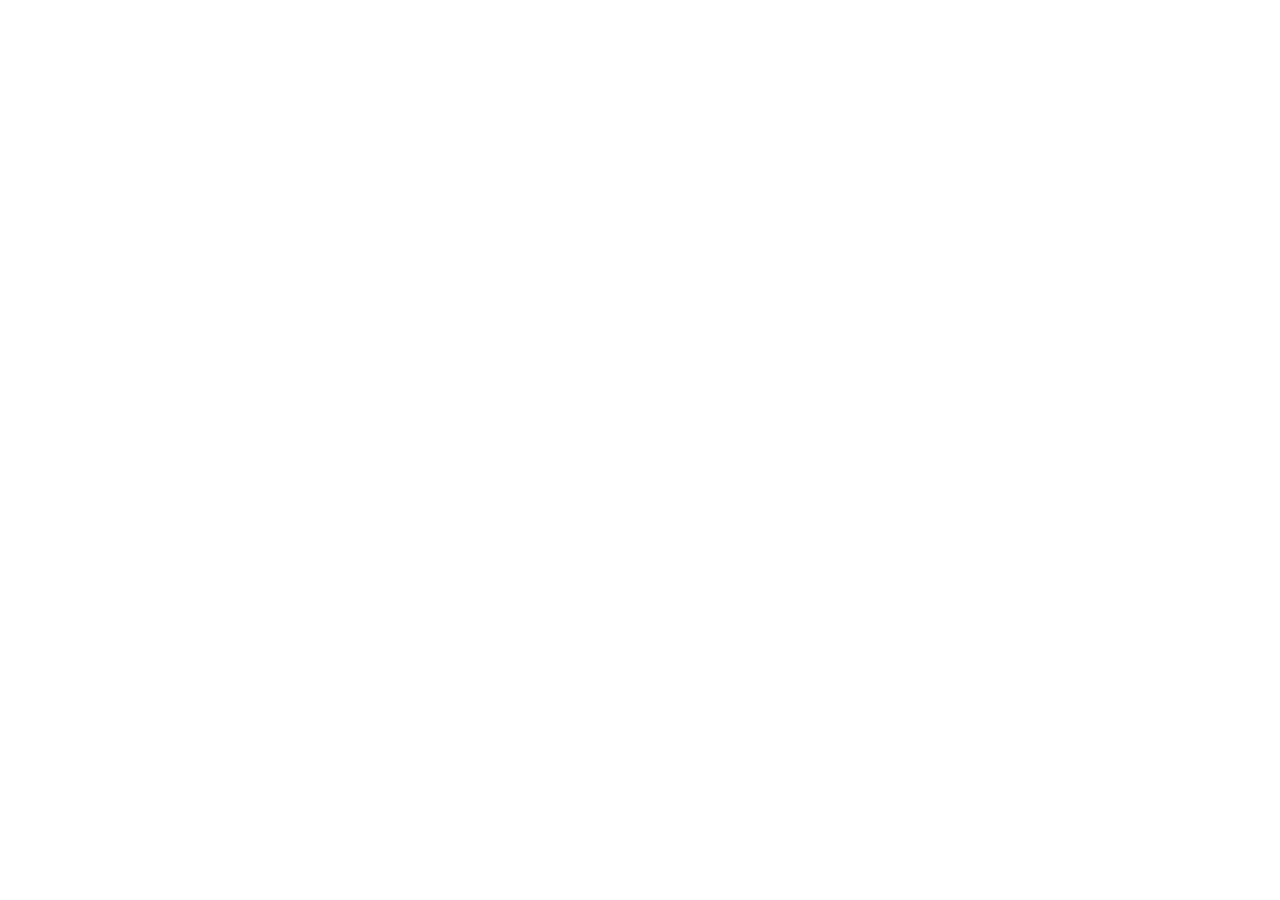
==== commit 7f1345d2: "Add files via upload" ====
--- a/index.html
+++ b/index.html
@@ -1,746 +1,12 @@
-<!DOCTYPE html>
-<html lang="ru">
-<head>
-<meta charset="UTF-8">
-<meta name="viewport" content="width=device-width, initial-scale=1.0">
-<title>TANKIST — Электрик по Грозному</title>
-<meta name="description" content="Профессиональный электромонтаж под ключ в Грозном. Квартиры, дома, офисы. Звоните: +7 929 887-12-37">
-<link rel="preconnect" href="https://fonts.googleapis.com">
-<link href="https://fonts.googleapis.com/css2?family=Inter:wght@400;600;700;900&display=swap" rel="stylesheet">
-<style>
-/* ===== СБРОС ===== */
-*{margin:0;padding:0;box-sizing:border-box}
-html{scroll-behavior:smooth}
-body{font-family:'Inter',sans-serif;background:#0a0a0a;color:#e5e5e5;line-height:1.6;overflow-x:hidden}
-a{text-decoration:none;color:inherit}
-ul{list-style:none}
-img{max-width:100%;display:block}
-
-/* ===== ПЕРЕМЕННЫЕ ===== */
-:root{
-  --yellow:#facc15;
-  --yellow-hover:#fbbf24;
-  --dark:#0a0a0a;
-  --card:#141414;
-  --card-hover:#1a1a1a;
-  --border:#262626;
-  --text:#e5e5e5;
-  --text-dim:#a3a3a3;
-}
-
-/* ===== ШАПКА ===== */
-.header{
-  position:fixed;top:0;left:0;right:0;z-index:100;
-  background:rgba(10,10,10,0.9);backdrop-filter:blur(20px);
-  border-bottom:1px solid var(--border);
-  transition:all 0.3s;
-}
-.header.scrolled{background:rgba(10,10,10,0.97)}
-.header-inner{
-  max-width:1200px;margin:0 auto;padding:16px 20px;
-  display:flex;align-items:center;justify-content:space-between;
-}
-.logo{font-size:24px;font-weight:900;color:var(--yellow);letter-spacing:3px}
-.logo span{color:#fff;font-weight:600;font-size:12px;display:block;letter-spacing:1px;margin-top:-2px}
-.nav{display:flex;gap:24px;align-items:center}
-.nav a{font-size:14px;color:var(--text-dim);transition:color 0.3s}
-.nav a:hover{color:var(--yellow)}
-.header-phone{
-  font-size:14px;font-weight:600;color:var(--yellow);
-  display:flex;align-items:center;gap:6px;
-}
-.burger{display:none;flex-direction:column;gap:5px;cursor:pointer;padding:5px}
-.burger span{width:24px;height:2px;background:#fff;transition:all 0.3s;border-radius:2px}
-.burger.active span:nth-child(1){transform:rotate(45deg) translate(5px,5px)}
-.burger.active span:nth-child(2){opacity:0}
-.burger.active span:nth-child(3){transform:rotate(-45deg) translate(5px,-5px)}
-
-/* ===== МОБИЛЬНОЕ МЕНЮ ===== */
-.mobile-menu{
-  display:none;position:fixed;top:0;left:0;right:0;bottom:0;
-  background:rgba(10,10,10,0.98);z-index:99;
-  flex-direction:column;align-items:center;justify-content:center;gap:32px;
-}
-.mobile-menu.open{display:flex}
-.mobile-menu a{font-size:22px;font-weight:600;color:#fff;transition:color 0.3s}
-.mobile-menu a:hover{color:var(--yellow)}
-
-@media(max-width:768px){
-  .nav,.header-phone{display:none}
-  .burger{display:flex}
-}
-
-/* ===== СЕКЦИИ ===== */
-section{padding:100px 20px}
-.container{max-width:1200px;margin:0 auto}
-.section-badge{
-  display:inline-flex;align-items:center;gap:8px;
-  background:rgba(250,204,21,0.1);border:1px solid rgba(250,204,21,0.2);
-  border-radius:100px;padding:8px 20px;font-size:13px;color:var(--yellow);
-  font-weight:600;margin-bottom:20px;
-}
-.section-title{font-size:clamp(28px,5vw,42px);font-weight:900;color:#fff;margin-bottom:16px}
-.section-title em{color:var(--yellow);font-style:normal}
-.section-desc{font-size:16px;color:var(--text-dim);max-width:600px;line-height:1.7}
-
-/* ===== HERO ===== */
-.hero{
-  min-height:100vh;display:flex;align-items:center;
-  padding-top:80px;position:relative;overflow:hidden;
-}
-.hero::before{
-  content:'';position:absolute;top:-50%;right:-30%;
-  width:800px;height:800px;
-  background:radial-gradient(circle,rgba(250,204,21,0.08) 0%,transparent 70%);
-  pointer-events:none;
-}
-.hero-content{position:relative;z-index:1;max-width:700px}
-.hero .section-title{font-size:clamp(36px,6vw,56px);line-height:1.1;margin-bottom:24px}
-.hero .section-desc{font-size:18px;margin-bottom:40px}
-.hero-buttons{display:flex;gap:16px;flex-wrap:wrap}
-.btn{
-  display:inline-flex;align-items:center;gap:10px;
-  padding:16px 32px;border-radius:12px;font-size:16px;
-  font-weight:700;cursor:pointer;border:none;transition:all 0.3s;
-  text-decoration:none;
-}
-.btn-primary{background:var(--yellow);color:#000}
-.btn-primary:hover{background:var(--yellow-hover);transform:translateY(-2px);box-shadow:0 10px 30px rgba(250,204,21,0.3)}
-.btn-outline{background:transparent;color:#fff;border:2px solid var(--border)}
-.btn-outline:hover{border-color:var(--yellow);color:var(--yellow);transform:translateY(-2px)}
-.hero-stats{display:flex;gap:40px;margin-top:50px;flex-wrap:wrap}
-.hero-stat{text-align:center}
-.hero-stat .num{font-size:36px;font-weight:900;color:var(--yellow)}
-.hero-stat .label{font-size:13px;color:var(--text-dim);margin-top:4px}
-
-/* ===== КАРТОЧКИ ===== */
-.cards-grid{
-  display:grid;grid-template-columns:repeat(auto-fit,minmax(260px,1fr));
-  gap:20px;margin-top:48px;
-}
-.card{
-  background:var(--card);border:1px solid var(--border);
-  border-radius:16px;padding:32px;transition:all 0.3s;position:relative;overflow:hidden;
-}
-.card:hover{transform:translateY(-4px);border-color:rgba(250,204,21,0.3);background:var(--card-hover)}
-.card-icon{
-  width:56px;height:56px;border-radius:14px;
-  background:rgba(250,204,21,0.1);
-  display:flex;align-items:center;justify-content:center;
-  font-size:24px;margin-bottom:20px;
-}
-.card h3{font-size:18px;font-weight:700;color:#fff;margin-bottom:10px}
-.card p{font-size:14px;color:var(--text-dim);line-height:1.6}
-
-/* ===== ПРЕИМУЩЕСТВА ===== */
-.advantages{background:var(--card);border-top:1px solid var(--border);border-bottom:1px solid var(--border)}
-.adv-grid{display:grid;grid-template-columns:repeat(auto-fit,minmax(220px,1fr));gap:32px;margin-top:48px}
-.adv-item{text-align:center;padding:24px}
-.adv-num{font-size:48px;font-weight:900;color:var(--yellow);line-height:1}
-.adv-text{font-size:15px;color:var(--text-dim);margin-top:12px;line-height:1.5}
-
-/* ===== ПРОЕКТЫ ===== */
-.projects-grid{display:grid;grid-template-columns:repeat(auto-fit,minmax(320px,1fr));gap:24px;margin-top:48px}
-.project-card{
-  background:var(--card);border:1px solid var(--border);
-  border-radius:16px;overflow:hidden;transition:all 0.3s;cursor:pointer;
-}
-.project-card:hover{transform:translateY(-4px);border-color:rgba(250,204,21,0.3)}
-.project-img{
-  height:220px;background:#1a1a1a;position:relative;overflow:hidden;
-  display:flex;align-items:center;justify-content:center;
-}
-.project-img img{width:100%;height:100%;object-fit:cover}
-.project-img .placeholder{font-size:64px;opacity:0.3}
-.project-img .badge{
-  position:absolute;top:12px;right:12px;
-  background:rgba(250,204,21,0.9);color:#000;
-  padding:4px 12px;border-radius:6px;font-size:12px;font-weight:700;
-}
-.project-info{padding:24px}
-.project-info h3{font-size:18px;font-weight:700;color:#fff;margin-bottom:8px}
-.project-info .type{font-size:13px;color:var(--yellow);font-weight:600;margin-bottom:10px}
-.project-info p{font-size:14px;color:var(--text-dim);line-height:1.6;margin-bottom:16px}
-.project-info .btns{display:flex;gap:10px;flex-wrap:wrap}
-.btn-sm{
-  padding:10px 20px;border-radius:8px;font-size:13px;font-weight:600;
-  border:none;cursor:pointer;transition:all 0.3s;display:inline-flex;align-items:center;gap:6px;
-}
-.btn-sm.yellow{background:var(--yellow);color:#000}
-.btn-sm.yellow:hover{background:var(--yellow-hover)}
-.btn-sm.outline{background:transparent;border:1px solid var(--border);color:#fff}
-.btn-sm.outline:hover{border-color:var(--yellow);color:var(--yellow)}
-
-/* ===== ЭТАПЫ ===== */
-.steps{background:var(--card);border-top:1px solid var(--border);border-bottom:1px solid var(--border)}
-.steps-grid{display:grid;grid-template-columns:repeat(auto-fit,minmax(220px,1fr));gap:24px;margin-top:48px}
-.step{text-align:center;padding:32px 20px;position:relative}
-.step-num{
-  width:56px;height:56px;border-radius:50%;
-  background:var(--yellow);color:#000;
-  font-size:22px;font-weight:900;
-  display:flex;align-items:center;justify-content:center;
-  margin:0 auto 20px;
-}
-.step h3{font-size:16px;font-weight:700;color:#fff;margin-bottom:8px}
-.step p{font-size:14px;color:var(--text-dim)}
-
-/* ===== КОНТАКТЫ ===== */
-.contacts-grid{display:grid;grid-template-columns:1fr 1fr;gap:40px;margin-top:48px}
-@media(max-width:768px){.contacts-grid{grid-template-columns:1fr}}
-.contact-card{
-  background:var(--card);border:1px solid var(--border);
-  border-radius:16px;padding:40px;
-}
-.contact-card h3{font-size:20px;font-weight:700;color:#fff;margin-bottom:24px}
-.contact-item{display:flex;align-items:center;gap:16px;margin-bottom:20px}
-.contact-icon{
-  width:48px;height:48px;border-radius:12px;
-  background:rgba(250,204,21,0.1);
-  display:flex;align-items:center;justify-content:center;
-  font-size:20px;flex-shrink:0;
-}
-.contact-label{font-size:13px;color:var(--text-dim)}
-.contact-value{font-size:16px;font-weight:600;color:#fff;margin-top:2px}
-.contact-value a{color:var(--yellow)}
-.contact-btns{display:flex;flex-direction:column;gap:12px;margin-top:32px}
-.btn-contact{
-  display:flex;align-items:center;justify-content:center;gap:10px;
-  padding:16px;border-radius:12px;font-size:16px;font-weight:700;
-  border:none;cursor:pointer;transition:all 0.3s;width:100%;text-decoration:none;
-}
-.btn-call{background:var(--yellow);color:#000}
-.btn-call:hover{background:var(--yellow-hover);transform:translateY(-2px)}
-.btn-wa{background:#25d366;color:#fff}
-.btn-wa:hover{background:#20bd5a;transform:translateY(-2px)}
-.btn-tg{background:#2AABEE;color:#fff}
-.btn-tg:hover{background:#229ED9;transform:translateY(-2px)}
-
-/* ===== ФОРМА ===== */
-.form-group{margin-bottom:16px}
-.form-group input,.form-group textarea{
-  width:100%;padding:14px 18px;border-radius:10px;
-  border:1px solid var(--border);background:#0a0a0a;
-  color:#fff;font-size:15px;font-family:inherit;
-  transition:border-color 0.3s;
-}
-.form-group input:focus,.form-group textarea:focus{outline:none;border-color:var(--yellow)}
-.form-group textarea{height:100px;resize:vertical}
-
-/* ===== FOOTER ===== */
-.footer{
-  border-top:1px solid var(--border);
-  padding:40px 20px;text-align:center;
-}
-.footer-logo{font-size:20px;font-weight:900;color:var(--yellow);letter-spacing:3px;margin-bottom:8px}
-.footer p{font-size:13px;color:var(--text-dim)}
-
-/* ===== ЛАЙТБОКС ===== */
-.lightbox{
-  display:none;position:fixed;top:0;left:0;right:0;bottom:0;
-  background:rgba(0,0,0,0.95);z-index:200;
-  flex-direction:column;align-items:center;justify-content:center;
-}
-.lightbox.open{display:flex}
-.lightbox-close{
-  position:absolute;top:20px;right:20px;
-  width:44px;height:44px;border-radius:50%;
-  background:rgba(255,255,255,0.1);border:none;
-  color:#fff;font-size:24px;cursor:pointer;
-  display:flex;align-items:center;justify-content:center;
-  transition:background 0.3s;z-index:10;
-}
-.lightbox-close:hover{background:rgba(255,255,255,0.2)}
-.lightbox-img{max-width:90%;max-height:75vh;border-radius:12px;object-fit:contain}
-.lightbox-caption{color:#fff;font-size:16px;font-weight:600;margin-top:16px;text-align:center;padding:0 20px}
-.lightbox-nav{
-  display:flex;gap:16px;margin-top:20px;
-}
-.lightbox-nav button{
-  width:48px;height:48px;border-radius:50%;
-  background:rgba(255,255,255,0.1);border:none;
-  color:#fff;font-size:20px;cursor:pointer;
-  transition:background 0.3s;
-}
-.lightbox-nav button:hover{background:var(--yellow);color:#000}
-.lightbox-counter{color:var(--text-dim);font-size:14px;margin-top:8px}
-
-/* ===== WhatsApp КНОПКА ===== */
-.wa-float{
-  position:fixed;bottom:24px;right:24px;z-index:90;
-  width:60px;height:60px;border-radius:50%;
-  background:#25d366;border:none;cursor:pointer;
-  display:flex;align-items:center;justify-content:center;
-  box-shadow:0 4px 20px rgba(37,211,102,0.4);
-  transition:all 0.3s;font-size:28px;text-decoration:none;
-}
-.wa-float:hover{transform:scale(1.1);box-shadow:0 6px 30px rgba(37,211,102,0.5)}
-
-/* ===== АНИМАЦИИ ===== */
-.fade-up{opacity:0;transform:translateY(30px);transition:all 0.6s ease}
-.fade-up.visible{opacity:1;transform:translateY(0)}
-
-/* ===== SVG иконки ===== */
-.icon-svg{width:28px;height:28px;fill:var(--yellow)}
-
-/* ===== АДАПТИВ ===== */
-@media(max-width:480px){
-  .hero-stats{gap:24px}
-  .hero-stat .num{font-size:28px}
-  .btn{padding:14px 24px;font-size:14px}
-  .projects-grid{grid-template-columns:1fr}
-  section{padding:60px 16px}
-}
-</style>
-</head>
-<body>
-
-<!-- ШАПКА -->
-<header class="header" id="header">
-  <div class="header-inner">
-    <div class="logo">TANKIST<span>ЭЛЕКТРИК ПО ГРОЗНОМУ</span></div>
-    <nav class="nav">
-      <a href="#services">Услуги</a>
-      <a href="#advantages">Почему мы</a>
-      <a href="#projects">Проекты</a>
-      <a href="#contacts">Контакты</a>
-    </nav>
-    <a href="tel:+79298871237" class="header-phone">📞 +7 929 887-12-37</a>
-    <div class="burger" id="burger" onclick="toggleMenu()">
-      <span></span><span></span><span></span>
-    </div>
-  </div>
-</header>
-
-<!-- МОБИЛЬНОЕ МЕНЮ -->
-<div class="mobile-menu" id="mobileMenu">
-  <a href="#services" onclick="closeMenu()">Услуги</a>
-  <a href="#advantages" onclick="closeMenu()">Почему мы</a>
-  <a href="#projects" onclick="closeMenu()">Проекты</a>
-  <a href="#contacts" onclick="closeMenu()">Контакты</a>
-  <a href="tel:+79298871237" onclick="closeMenu()" style="color:var(--yellow)">📞 +7 929 887-12-37</a>
-</div>
-
-<!-- ГЛАВНЫЙ ЭКРАН -->
-<section class="hero" id="hero">
-  <div class="container">
-    <div class="hero-content fade-up">
-      <div class="section-badge">⚡ Электромонтаж под ключ</div>
-      <h1 class="section-title">
-        Профессиональная<br><em>электрика</em> в Грозном
-      </h1>
-      <p class="section-desc">
-        Электрика — это основа безопасности и комфорта. Мы выполняем профессиональный монтаж электросетей под ключ: от ввода питания до финальной установки розеток и освещения.
-      </p>
-      <div class="hero-buttons">
-        <a href="tel:+79298871237" class="btn btn-primary">📞 Позвонить</a>
-        <a href="https://wa.me/79298871237" class="btn btn-outline" target="_blank">💬 WhatsApp</a>
-      </div>
-      <div class="hero-stats">
-        <div class="hero-stat"><div class="num">10+</div><div class="label">лет опыта</div></div>
-        <div class="hero-stat"><div class="num">300+</div><div class="label">объектов</div></div>
-        <div class="hero-stat"><div class="num">100%</div><div class="label">по нормам</div></div>
-        <div class="hero-stat"><div class="num">5 лет</div><div class="label">гарантия</div></div>
-      </div>
-    </div>
-  </div>
-</section>
-
-<!-- УСЛУГИ / С КЕМ РАБОТАЕМ -->
-<section id="services">
-  <div class="container">
-    <div class="fade-up">
-      <div class="section-badge">🔧 Наши услуги</div>
-      <h2 class="section-title">С кем <em>работаем</em></h2>
-      <p class="section-desc">Выполняем полный комплекс электромонтажных работ для любых объектов</p>
-    </div>
-    <div class="cards-grid">
-      <div class="card fade-up">
-        <div class="card-icon">🏗️</div>
-        <h3>Новостройки</h3>
-        <p>Полная разводка электрики с нуля. Проектирование, прокладка кабелей, установка щитов и всего оборудования.</p>
-      </div>
-      <div class="card fade-up">
-        <div class="card-icon">🏠</div>
-        <h3>Частные дома</h3>
-        <p>Электрика для коттеджей и частных домов. Ввод питания, распределение по этажам, наружное освещение.</p>
-      </div>
-      <div class="card fade-up">
-        <div class="card-icon">🏢</div>
-        <h3>Офисы и коммерция</h3>
-        <p>Электромонтаж для офисов, магазинов, ресторанов. Расчёт нагрузки под оборудование, серверные.</p>
-      </div>
-      <div class="card fade-up">
-        <div class="card-icon">🔨</div>
-        <h3>После реконструкции</h3>
-        <p>Замена старой проводки, модернизация электросетей. Приведение в соответствие современным стандартам.</p>
-      </div>
-      <div class="card fade-up">
-        <div class="card-icon">💡</div>
-        <h3>Монтаж освещения</h3>
-        <p>Установка люстр, точечных светильников, светодиодных лент. Дизайнерское и функциональное освещение.</p>
-      </div>
-      <div class="card fade-up">
-        <div class="card-icon">🔌</div>
-        <h3>Розетки и выключатели</h3>
-        <p>Установка и перенос розеток, выключателей, диммеров. Любые бренды и серии.</p>
-      </div>
-      <div class="card fade-up">
-        <div class="card-icon">⚡</div>
-        <h3>Сборка щитов</h3>
-        <p>Профессиональная сборка электрощитов. Автоматы, УЗО, реле напряжения, маркировка.</p>
-      </div>
-      <div class="card fade-up">
-        <div class="card-icon">🔍</div>
-        <h3>Диагностика</h3>
-        <p>Поиск неисправностей, замер сопротивления изоляции, проверка контуров заземления.</p>
-      </div>
-    </div>
-  </div>
-</section>
-
-<!-- ПОЧЕМУ МЫ -->
-<section class="advantages" id="advantages">
-  <div class="container">
-    <div class="fade-up" style="text-align:center">
-      <div class="section-badge">💪 Наши преимущества</div>
-      <h2 class="section-title">Почему выбирают <em>TANKIST</em></h2>
-    </div>
-    <div class="adv-grid">
-      <div class="adv-item fade-up">
-        <div class="adv-num">📐</div>
-        <div class="adv-text"><strong>Индивидуальный расчёт</strong><br>Каждый проект рассчитывается с учётом нагрузки и будущих потребностей</div>
-      </div>
-      <div class="adv-item fade-up">
-        <div class="adv-num">📋</div>
-        <div class="adv-text"><strong>Современные стандарты</strong><br>Работаем строго по ПУЭ и современным нормам электробезопасности</div>
-      </div>
-      <div class="adv-item fade-up">
-        <div class="adv-num">✅</div>
-        <div class="adv-text"><strong>Гарантия качества</strong><br>Даём гарантию 5 лет на все выполненные работы и материалы</div>
-      </div>
-      <div class="adv-item fade-up">
-        <div class="adv-num">🏆</div>
-        <div class="adv-text"><strong>Надёжность на десятилетия</strong><br>Наша задача — чтобы электрика работала стабильно десятилетиями</div>
-      </div>
-    </div>
-  </div>
-</section>
-
-<!-- ПРОЕКТЫ -->
-<section id="projects">
-  <div class="container">
-    <div class="fade-up">
-      <div class="section-badge">📁 Портфолио</div>
-      <h2 class="section-title">Наши <em>проекты</em></h2>
-      <p class="section-desc">Примеры выполненных работ. Каждый объект — это индивидуальный подход и качественный результат.</p>
-    </div>
-    <div class="projects-grid" id="projectsGrid">
-      <!-- Проекты загружаются из JavaScript -->
-    </div>
-  </div>
-</section>
-
-<!-- ЭТАПЫ РАБОТЫ -->
-<section class="steps">
-  <div class="container">
-    <div class="fade-up" style="text-align:center">
-      <div class="section-badge">📋 Как мы работаем</div>
-      <h2 class="section-title">4 простых <em>шага</em></h2>
-    </div>
-    <div class="steps-grid">
-      <div class="step fade-up">
-        <div class="step-num">1</div>
-        <h3>Заявка</h3>
-        <p>Вы звоните или пишете в WhatsApp. Обсуждаем задачу и договариваемся о выезде.</p>
-      </div>
-      <div class="step fade-up">
-        <div class="step-num">2</div>
-        <h3>Осмотр и расчёт</h3>
-        <p>Выезжаем на объект, делаем замеры и составляем подробную смету.</p>
-      </div>
-      <div class="step fade-up">
-        <div class="step-num">3</div>
-        <h3>Монтаж</h3>
-        <p>Выполняем все работы качественно и в оговоренные сроки. Чисто и аккуратно.</p>
-      </div>
-      <div class="step fade-up">
-        <div class="step-num">4</div>
-        <h3>Сдача объекта</h3>
-        <p>Проверяем всё, показываем результат, подписываем акт и даём гарантию.</p>
-      </div>
-    </div>
-  </div>
-</section>
-
-<!-- КОНТАКТЫ -->
-<section id="contacts">
-  <div class="container">
-    <div class="fade-up">
-      <div class="section-badge">📞 Связаться с нами</div>
-      <h2 class="section-title">Контакты</h2>
-    </div>
-    <div class="contacts-grid">
-      <div class="contact-card fade-up">
-        <h3>Свяжитесь с нами</h3>
-        <div class="contact-item">
-          <div class="contact-icon">📞</div>
-          <div>
-            <div class="contact-label">Телефон</div>
-            <div class="contact-value"><a href="tel:+79298871237">+7 929 887-12-37</a></div>
-          </div>
-        </div>
-        <div class="contact-item">
-          <div class="contact-icon">💬</div>
-          <div>
-            <div class="contact-label">WhatsApp</div>
-            <div class="contact-value"><a href="https://wa.me/79298871237" target="_blank">Написать в WhatsApp</a></div>
-          </div>
-        </div>
-        <div class="contact-item">
-          <div class="contact-icon">📍</div>
-          <div>
-            <div class="contact-label">Город</div>
-            <div class="contact-value">Грозный, Чеченская Республика</div>
-          </div>
-        </div>
-        <div class="contact-item">
-          <div class="contact-icon">🕐</div>
-          <div>
-            <div class="contact-label">Режим работы</div>
-            <div class="contact-value">Пн–Сб: 8:00 – 20:00</div>
-          </div>
-        </div>
-        <div class="contact-btns">
-          <a href="tel:+79298871237" class="btn-contact btn-call">📞 Позвонить</a>
-          <a href="https://wa.me/79298871237" class="btn-contact btn-wa" target="_blank">💬 Написать в WhatsApp</a>
-        </div>
-      </div>
-      <div class="contact-card fade-up">
-        <h3>Оставить заявку</h3>
-        <form id="contactForm" onsubmit="submitForm(event)">
-          <div class="form-group">
-            <input type="text" placeholder="Ваше имя" required>
-          </div>
-          <div class="form-group">
-            <input type="tel" placeholder="Ваш телефон" required>
-          </div>
-          <div class="form-group">
-            <textarea placeholder="Опишите вашу задачу: тип объекта, площадь, что нужно сделать..."></textarea>
-          </div>
-          <button type="submit" class="btn btn-primary" style="width:100%;justify-content:center">⚡ Отправить заявку</button>
-        </form>
-      </div>
-    </div>
-  </div>
-</section>
-
-<!-- FOOTER -->
-<footer class="footer">
-  <div class="footer-logo">TANKIST</div>
-  <p>Профессиональная электрика в Грозном · +7 929 887-12-37</p>
-  <p style="margin-top:8px">© 2024–2025 TANKIST. Все права защищены.</p>
-</footer>
-
-<!-- ЛАЙТБОКС -->
-<div class="lightbox" id="lightbox">
-  <button class="lightbox-close" onclick="closeLightbox()">✕</button>
-  <img class="lightbox-img" id="lightboxImg" src="" alt="">
-  <div class="lightbox-caption" id="lightboxCaption"></div>
-  <div class="lightbox-nav">
-    <button onclick="prevPhoto()">◀</button>
-    <button onclick="nextPhoto()">▶</button>
-  </div>
-  <div class="lightbox-counter" id="lightboxCounter"></div>
-</div>
-
-<!-- WhatsApp КНОПКА -->
-<a href="https://wa.me/79298871237" class="wa-float" target="_blank" title="Написать в WhatsApp">💬</a>
-
-<script>
-/* =============================================
-   ДАННЫЕ ПРОЕКТОВ
-   Чтобы добавить новый проект — просто добавь
-   новый объект в массив projects ниже.
-   Фото можно указать как URL или путь к файлу.
-   ============================================= */
-const projects = [
-  {
-    id: 1,
-    title: "Квартира в Грозный-Сити",
-    type: "Квартира · 120 м²",
-    status: "Завершён",
-    description: "Полная разводка электрики в новостройке. Сборка щита на 36 модулей, установка 48 розеток, 12 групп освещения, тёплый пол.",
-    // Замени эти URL на свои фото:
-    photos: [
-      "https://images.unsplash.com/photo-1621905252507-b35492cc74b4?w=800&h=600&fit=crop",
-      "https://images.unsplash.com/photo-1558618666-fcd25c85f82e?w=800&h=600&fit=crop"
-    ],
-    video: "" // Вставь ссылку на YouTube если есть
-  },
-  {
-    id: 2,
-    title: "Частный дом в пос. Гикало",
-    type: "Частный дом · 250 м²",
-    status: "Завершён",
-    description: "Электромонтаж двухэтажного дома. Ввод 15 кВт, трёхфазный щит, наружное освещение участка, система «Умный дом».",
-    photos: [
-      "https://images.unsplash.com/photo-1503387762-592deb58ef4e?w=800&h=600&fit=crop",
-      "https://images.unsplash.com/photo-1513694203232-719a280e022f?w=800&h=600&fit=crop"
-    ],
-    video: ""
-  },
-  {
-    id: 3,
-    title: "Ресторан «Барakat»",
-    type: "Коммерческий объект · 180 м²",
-    status: "Завершён",
-    description: "Электрика ресторана под ключ. Силовые линии для кухонного оборудования, декоративное освещение зала, аварийное освещение.",
-    photos: [
-      "https://images.unsplash.com/photo-1555396273-367ea4eb4db5?w=800&h=600&fit=crop",
-      "https://images.unsplash.com/photo-1414235077428-338989a2e8c0?w=800&h=600&fit=crop"
-    ],
-    video: ""
-  }
-];
-
-/* ===== РЕНДЕР ПРОЕКТОВ ===== */
-function renderProjects() {
-  const grid = document.getElementById('projectsGrid');
-  grid.innerHTML = projects.map(p => `
-    <div class="project-card fade-up" onclick="openGallery(${p.id})">
-      <div class="project-img">
-        ${p.photos.length > 0 
-          ? `<img src="${p.photos[0]}" alt="${p.title}" loading="lazy" onerror="this.parentElement.innerHTML='<div class=placeholder>⚡</div>'">`
-          : '<div class="placeholder">⚡</div>'
-        }
-        <div class="badge">${p.status}</div>
-      </div>
-      <div class="project-info">
-        <div class="type">${p.type}</div>
-        <h3>${p.title}</h3>
-        <p>${p.description}</p>
-        <div class="btns">
-          <button class="btn-sm yellow" onclick="event.stopPropagation();openGallery(${p.id})">📷 Фото (${p.photos.length})</button>
-          ${p.video ? `<a href="${p.video}" target="_blank" class="btn-sm outline" onclick="event.stopPropagation()">▶ Видео</a>` : ''}
-        </div>
-      </div>
-    </div>
-  `).join('');
-  observeElements();
-}
-
-/* ===== ГАЛЕРЕЯ / ЛАЙТБОКС ===== */
-let currentPhotos = [];
-let currentIndex = 0;
-let currentTitle = '';
-
-function openGallery(id) {
-  const project = projects.find(p => p.id === id);
-  if (!project || project.photos.length === 0) return;
-  currentPhotos = project.photos;
-  currentTitle = project.title;
-  currentIndex = 0;
-  showPhoto();
-  document.getElementById('lightbox').classList.add('open');
-  document.body.style.overflow = 'hidden';
-}
-
-function closeLightbox() {
-  document.getElementById('lightbox').classList.remove('open');
-  document.body.style.overflow = '';
-}
-
-function showPhoto() {
-  document.getElementById('lightboxImg').src = currentPhotos[currentIndex];
-  document.getElementById('lightboxCaption').textContent = currentTitle;
-  document.getElementById('lightboxCounter').textContent = `${currentIndex + 1} / ${currentPhotos.length}`;
-}
-
-function nextPhoto() {
-  currentIndex = (currentIndex + 1) % currentPhotos.length;
-  showPhoto();
-}
-
-function prevPhoto() {
-  currentIndex = (currentIndex - 1 + currentPhotos.length) % currentPhotos.length;
-  showPhoto();
-}
-
-/* Клик по фону закрывает */
-document.getElementById('lightbox').addEventListener('click', function(e) {
-  if (e.target === this) closeLightbox();
-});
-
-/* Клавиши */
-document.addEventListener('keydown', function(e) {
-  if (!document.getElementById('lightbox').classList.contains('open')) return;
-  if (e.key === 'Escape') closeLightbox();
-  if (e.key === 'ArrowRight') nextPhoto();
-  if (e.key === 'ArrowLeft') prevPhoto();
-});
-
-/* Свайпы на мобильном */
-let touchStartX = 0;
-document.getElementById('lightbox').addEventListener('touchstart', e => {
-  touchStartX = e.changedTouches[0].screenX;
-});
-document.getElementById('lightbox').addEventListener('touchend', e => {
-  const diff = touchStartX - e.changedTouches[0].screenX;
-  if (Math.abs(diff) > 50) {
-    if (diff > 0) nextPhoto(); else prevPhoto();
-  }
-});
-
-/* ===== МОБИЛЬНОЕ МЕНЮ ===== */
-function toggleMenu() {
-  document.getElementById('burger').classList.toggle('active');
-  document.getElementById('mobileMenu').classList.toggle('open');
-  document.body.style.overflow = document.getElementById('mobileMenu').classList.contains('open') ? 'hidden' : '';
-}
-
-function closeMenu() {
-  document.getElementById('burger').classList.remove('active');
-  document.getElementById('mobileMenu').classList.remove('open');
-  document.body.style.overflow = '';
-}
-
-/* ===== ШАПКА ПРИ СКРОЛЛЕ ===== */
-window.addEventListener('scroll', () => {
-  document.getElementById('header').classList.toggle('scrolled', window.scrollY > 50);
-});
-
-/* ===== ФОРМА ===== */
-function submitForm(e) {
-  e.preventDefault();
-  const form = e.target;
-  const name = form.querySelector('input[type="text"]').value;
-  const phone = form.querySelector('input[type="tel"]').value;
-  const msg = form.querySelector('textarea').value;
-  const text = `Заявка с сайта TANKIST%0A%0AИмя: ${encodeURIComponent(name)}%0AТелефон: ${encodeURIComponent(phone)}%0AСообщение: ${encodeURIComponent(msg)}`;
-  window.open(`https://wa.me/79298871237?text=${text}`, '_blank');
-  form.reset();
-  alert('Заявка отправлена в WhatsApp! Мы свяжемся с вами в ближайшее время.');
-}
-
-/* ===== АНИМАЦИИ ПРИ СКРОЛЛЕ ===== */
-function observeElements() {
-  const observer = new IntersectionObserver((entries) => {
-    entries.forEach(entry => {
-      if (entry.isIntersecting) {
-        entry.target.classList.add('visible');
-      }
-    });
-  }, { threshold: 0.1 });
-  document.querySelectorAll('.fade-up').forEach(el => observer.observe(el));
-}
-
-/* ===== СТАРТ ===== */
-document.addEventListener('DOMContentLoaded', () => {
-  renderProjects();
-  observeElements();
-});
-</script>
-
-</body>
+<!doctype html>
+<html lang="en">
+  <head>
+    <meta charset="UTF-8" />
+    <meta name="viewport" content="width=device-width, initial-scale=1.0" />
+    <title>TANKIST — Электромонтажные работы в Грозном</title>
+  </head>
+  <body>
+    <div id="root"></div>
+    <script type="module" src="/src/main.tsx"></script>
+  </body>
 </html>
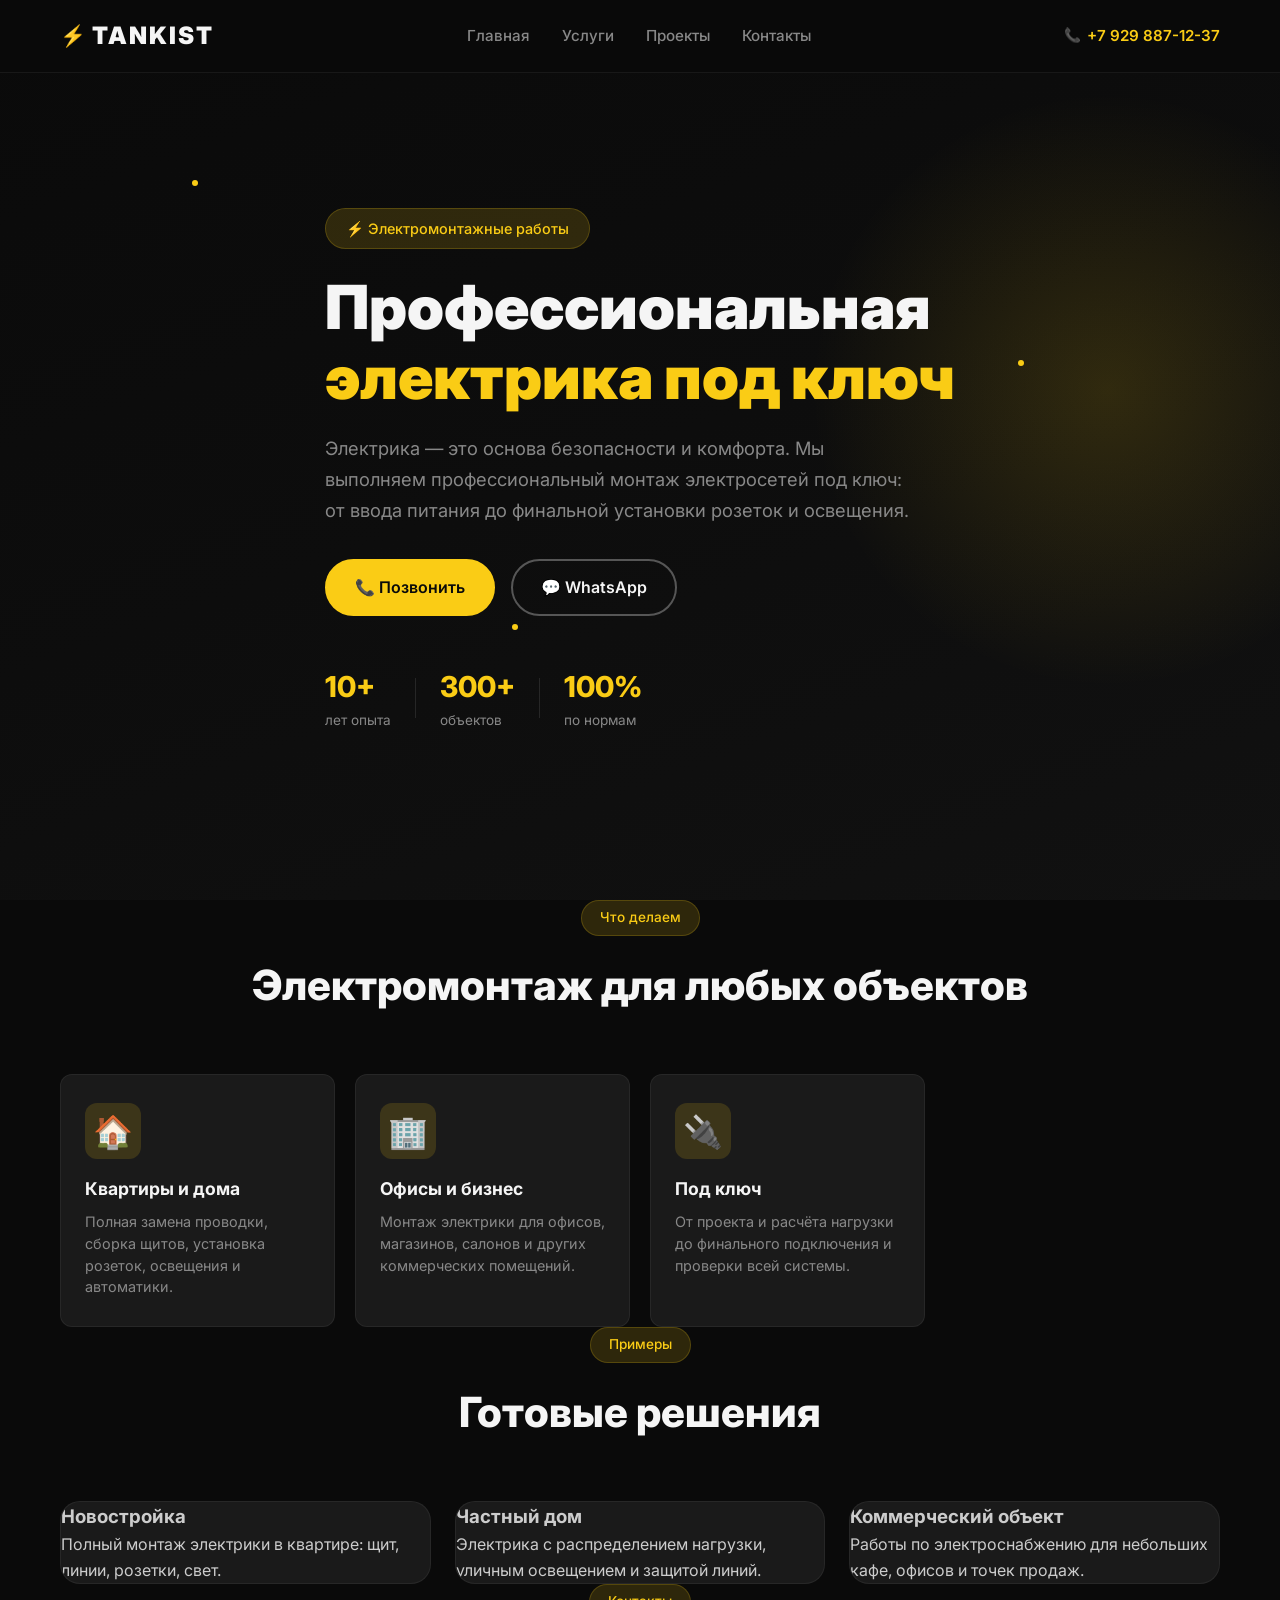
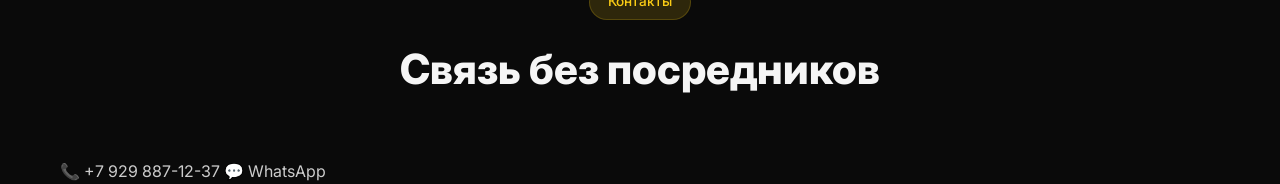
==== commit a1863ce0: "Fix GitHub Pages entrypoint" ====
--- a/index.html
+++ b/index.html
@@ -1,12 +1,142 @@
-<!doctype html>
-<html lang="en">
-  <head>
-    <meta charset="UTF-8" />
-    <meta name="viewport" content="width=device-width, initial-scale=1.0" />
-    <title>TANKIST — Электромонтажные работы в Грозном</title>
-  </head>
-  <body>
-    <div id="root"></div>
-    <script type="module" src="/src/main.tsx"></script>
-  </body>
+<!DOCTYPE html>
+<html lang="ru">
+<head>
+  <meta charset="UTF-8">
+  <meta name="viewport" content="width=device-width, initial-scale=1.0">
+  <title>TANKIST — Электрик по Грозному</title>
+  <meta name="description" content="Профессиональные электромонтажные работы под ключ в Грозном. Квартиры, дома, офисы. Звоните: +7 929 887-12-37">
+  <link rel="preconnect" href="https://fonts.googleapis.com">
+  <link href="https://fonts.googleapis.com/css2?family=Inter:wght@400;500;600;700;800;900&display=swap" rel="stylesheet">
+  <link rel="stylesheet" href="public/github/assets/style.css">
+</head>
+<body>
+
+  <header class="header" id="header">
+    <div class="container header-inner">
+      <a href="#" class="logo">
+        <span class="logo-icon">⚡</span> TANKIST
+      </a>
+      <nav class="nav" id="nav">
+        <a href="#hero" class="nav-link" onclick="closeMenu()">Главная</a>
+        <a href="#services" class="nav-link" onclick="closeMenu()">Услуги</a>
+        <a href="#projects" class="nav-link" onclick="closeMenu()">Проекты</a>
+        <a href="#contacts" class="nav-link" onclick="closeMenu()">Контакты</a>
+      </nav>
+      <a href="tel:+79298871237" class="header-phone">
+        <span class="phone-icon">📞</span> +7 929 887-12-37
+      </a>
+      <button class="burger" id="burger" onclick="toggleMenu()" aria-label="Меню">
+        <span></span><span></span><span></span>
+      </button>
+    </div>
+  </header>
+
+  <section class="hero" id="hero">
+    <div class="hero-bg-effects">
+      <div class="spark spark-1"></div>
+      <div class="spark spark-2"></div>
+      <div class="spark spark-3"></div>
+      <div class="hero-glow"></div>
+    </div>
+    <div class="container hero-content">
+      <div class="hero-badge">⚡ Электромонтажные работы</div>
+      <h1 class="hero-title">
+        Профессиональная<br>
+        <span class="text-yellow">электрика под ключ</span>
+      </h1>
+      <p class="hero-subtitle">
+        Электрика — это основа безопасности и комфорта. Мы выполняем профессиональный
+        монтаж электросетей под ключ: от ввода питания до финальной установки розеток и освещения.
+      </p>
+      <div class="hero-buttons">
+        <a href="tel:+79298871237" class="btn btn-yellow">
+          📞 Позвонить
+        </a>
+        <a href="https://wa.me/79298871237" target="_blank" class="btn btn-outline">
+          💬 WhatsApp
+        </a>
+      </div>
+      <div class="hero-stats">
+        <div class="stat-item">
+          <span class="stat-number">10+</span>
+          <span class="stat-label">лет опыта</span>
+        </div>
+        <div class="stat-divider"></div>
+        <div class="stat-item">
+          <span class="stat-number">300+</span>
+          <span class="stat-label">объектов</span>
+        </div>
+        <div class="stat-divider"></div>
+        <div class="stat-item">
+          <span class="stat-number">100%</span>
+          <span class="stat-label">по нормам</span>
+        </div>
+      </div>
+    </div>
+  </section>
+
+  <section class="services" id="services">
+    <div class="container">
+      <div class="section-header">
+        <span class="section-badge">Что делаем</span>
+        <h2 class="section-title">Электромонтаж для любых объектов</h2>
+      </div>
+      <div class="services-grid">
+        <div class="service-card">
+          <div class="service-icon">🏠</div>
+          <h3>Квартиры и дома</h3>
+          <p>Полная замена проводки, сборка щитов, установка розеток, освещения и автоматики.</p>
+        </div>
+        <div class="service-card">
+          <div class="service-icon">🏢</div>
+          <h3>Офисы и бизнес</h3>
+          <p>Монтаж электрики для офисов, магазинов, салонов и других коммерческих помещений.</p>
+        </div>
+        <div class="service-card">
+          <div class="service-icon">🔌</div>
+          <h3>Под ключ</h3>
+          <p>От проекта и расчёта нагрузки до финального подключения и проверки всей системы.</p>
+        </div>
+      </div>
+    </div>
+  </section>
+
+  <section class="projects" id="projects">
+    <div class="container">
+      <div class="section-header">
+        <span class="section-badge">Примеры</span>
+        <h2 class="section-title">Готовые решения</h2>
+      </div>
+      <div class="projects-grid">
+        <div class="project-card">
+          <h3>Новостройка</h3>
+          <p>Полный монтаж электрики в квартире: щит, линии, розетки, свет.</p>
+        </div>
+        <div class="project-card">
+          <h3>Частный дом</h3>
+          <p>Электрика с распределением нагрузки, уличным освещением и защитой линий.</p>
+        </div>
+        <div class="project-card">
+          <h3>Коммерческий объект</h3>
+          <p>Работы по электроснабжению для небольших кафе, офисов и точек продаж.</p>
+        </div>
+      </div>
+    </div>
+  </section>
+
+  <section class="contacts" id="contacts">
+    <div class="container">
+      <div class="section-header">
+        <span class="section-badge">Контакты</span>
+        <h2 class="section-title">Связь без посредников</h2>
+      </div>
+      <div class="contact-box">
+        <a href="tel:+79298871237" class="contact-link">📞 +7 929 887-12-37</a>
+        <a href="https://wa.me/79298871237" target="_blank" class="contact-link">💬 WhatsApp</a>
+      </div>
+    </div>
+  </section>
+
+  <script src="public/github/assets/app.js"></script>
+</body>
 </html>
--- a/public/github/assets/style.css
+++ b/public/github/assets/style.css
@@ -0,0 +1,1179 @@
+/* ===========================
+   TANKIST — Электрик по Грозному
+   Основные стили
+   =========================== */
+
+/* --- Reset & Base --- */
+*, *::before, *::after {
+  margin: 0;
+  padding: 0;
+  box-sizing: border-box;
+}
+
+:root {
+  --black: #0a0a0a;
+  --dark: #111111;
+  --dark-2: #1a1a1a;
+  --dark-3: #222222;
+  --dark-4: #2a2a2a;
+  --gray: #888888;
+  --light: #cccccc;
+  --white: #f5f5f5;
+  --yellow: #facc15;
+  --yellow-dark: #eab308;
+  --yellow-glow: rgba(250, 204, 21, 0.15);
+  --green: #25d366;
+  --green-dark: #128c7e;
+  --radius: 12px;
+  --radius-lg: 20px;
+  --transition: 0.3s ease;
+}
+
+html {
+  scroll-behavior: smooth;
+  font-size: 16px;
+}
+
+body {
+  font-family: 'Inter', -apple-system, BlinkMacSystemFont, sans-serif;
+  background: var(--black);
+  color: var(--light);
+  line-height: 1.6;
+  overflow-x: hidden;
+  -webkit-font-smoothing: antialiased;
+}
+
+a {
+  color: inherit;
+  text-decoration: none;
+}
+
+img {
+  max-width: 100%;
+  display: block;
+}
+
+.container {
+  max-width: 1200px;
+  margin: 0 auto;
+  padding: 0 20px;
+}
+
+.text-yellow {
+  color: var(--yellow);
+}
+
+/* --- Animations --- */
+@keyframes fadeInUp {
+  from { opacity: 0; transform: translateY(30px); }
+  to { opacity: 1; transform: translateY(0); }
+}
+
+@keyframes pulse {
+  0%, 100% { opacity: 1; }
+  50% { opacity: 0.5; }
+}
+
+@keyframes float {
+  0%, 100% { transform: translateY(0); }
+  50% { transform: translateY(-10px); }
+}
+
+@keyframes sparkle {
+  0%, 100% { opacity: 0; transform: scale(0); }
+  50% { opacity: 1; transform: scale(1); }
+}
+
+@keyframes glow {
+  0%, 100% { opacity: 0.3; }
+  50% { opacity: 0.6; }
+}
+
+@keyframes spin {
+  to { transform: rotate(360deg); }
+}
+
+.animate {
+  animation: fadeInUp 0.6s ease forwards;
+  opacity: 0;
+}
+
+/* --- Buttons --- */
+.btn {
+  display: inline-flex;
+  align-items: center;
+  gap: 8px;
+  padding: 14px 28px;
+  border-radius: 50px;
+  font-weight: 600;
+  font-size: 1rem;
+  border: 2px solid transparent;
+  cursor: pointer;
+  transition: var(--transition);
+  text-align: center;
+  justify-content: center;
+  white-space: nowrap;
+}
+
+.btn-yellow {
+  background: var(--yellow);
+  color: var(--black);
+  border-color: var(--yellow);
+}
+
+.btn-yellow:hover {
+  background: var(--yellow-dark);
+  border-color: var(--yellow-dark);
+  transform: translateY(-2px);
+  box-shadow: 0 8px 30px rgba(250, 204, 21, 0.3);
+}
+
+.btn-outline {
+  background: transparent;
+  color: var(--white);
+  border-color: rgba(255, 255, 255, 0.3);
+}
+
+.btn-outline:hover {
+  border-color: var(--yellow);
+  color: var(--yellow);
+  transform: translateY(-2px);
+}
+
+.btn-green {
+  background: var(--green);
+  color: #fff;
+  border-color: var(--green);
+}
+
+.btn-green:hover {
+  background: var(--green-dark);
+  border-color: var(--green-dark);
+  transform: translateY(-2px);
+  box-shadow: 0 8px 30px rgba(37, 211, 102, 0.3);
+}
+
+.btn-lg {
+  padding: 16px 36px;
+  font-size: 1.1rem;
+}
+
+/* ===========================
+   HEADER
+   =========================== */
+.header {
+  position: fixed;
+  top: 0;
+  left: 0;
+  right: 0;
+  z-index: 1000;
+  background: rgba(10, 10, 10, 0.85);
+  backdrop-filter: blur(20px);
+  -webkit-backdrop-filter: blur(20px);
+  border-bottom: 1px solid rgba(255, 255, 255, 0.06);
+  transition: var(--transition);
+}
+
+.header.scrolled {
+  background: rgba(10, 10, 10, 0.95);
+  box-shadow: 0 4px 30px rgba(0, 0, 0, 0.5);
+}
+
+.header-inner {
+  display: flex;
+  align-items: center;
+  justify-content: space-between;
+  height: 72px;
+}
+
+.logo {
+  font-size: 1.5rem;
+  font-weight: 900;
+  color: var(--white);
+  display: flex;
+  align-items: center;
+  gap: 4px;
+  letter-spacing: 2px;
+}
+
+.logo-icon {
+  font-size: 1.3rem;
+}
+
+.nav {
+  display: flex;
+  align-items: center;
+  gap: 32px;
+}
+
+.nav-link {
+  font-size: 0.95rem;
+  font-weight: 500;
+  color: var(--gray);
+  transition: var(--transition);
+  position: relative;
+}
+
+.nav-link:hover {
+  color: var(--yellow);
+}
+
+.nav-link::after {
+  content: '';
+  position: absolute;
+  bottom: -4px;
+  left: 0;
+  width: 0;
+  height: 2px;
+  background: var(--yellow);
+  transition: var(--transition);
+}
+
+.nav-link:hover::after {
+  width: 100%;
+}
+
+.header-phone {
+  display: flex;
+  align-items: center;
+  gap: 6px;
+  font-weight: 600;
+  color: var(--yellow);
+  font-size: 0.95rem;
+  transition: var(--transition);
+}
+
+.header-phone:hover {
+  color: var(--yellow-dark);
+}
+
+.phone-icon {
+  font-size: 0.85rem;
+}
+
+.burger {
+  display: none;
+  flex-direction: column;
+  gap: 5px;
+  background: none;
+  border: none;
+  cursor: pointer;
+  padding: 5px;
+  z-index: 1001;
+}
+
+.burger span {
+  display: block;
+  width: 26px;
+  height: 2px;
+  background: var(--white);
+  border-radius: 2px;
+  transition: var(--transition);
+}
+
+.burger.active span:nth-child(1) {
+  transform: rotate(45deg) translate(5px, 5px);
+}
+
+.burger.active span:nth-child(2) {
+  opacity: 0;
+}
+
+.burger.active span:nth-child(3) {
+  transform: rotate(-45deg) translate(5px, -5px);
+}
+
+/* ===========================
+   HERO
+   =========================== */
+.hero {
+  min-height: 100vh;
+  display: flex;
+  align-items: center;
+  position: relative;
+  padding: 100px 0 60px;
+  overflow: hidden;
+  background: linear-gradient(160deg, var(--black) 0%, #0d0d0d 50%, #111 100%);
+}
+
+.hero-bg-effects {
+  position: absolute;
+  inset: 0;
+  pointer-events: none;
+}
+
+.hero-glow {
+  position: absolute;
+  width: 600px;
+  height: 600px;
+  border-radius: 50%;
+  background: radial-gradient(circle, var(--yellow-glow) 0%, transparent 70%);
+  top: 10%;
+  right: -10%;
+  animation: glow 4s ease-in-out infinite;
+}
+
+.spark {
+  position: absolute;
+  width: 6px;
+  height: 6px;
+  background: var(--yellow);
+  border-radius: 50%;
+  animation: sparkle 3s ease-in-out infinite;
+}
+
+.spark-1 { top: 20%; left: 15%; animation-delay: 0s; }
+.spark-2 { top: 40%; right: 20%; animation-delay: 1s; }
+.spark-3 { bottom: 30%; left: 40%; animation-delay: 2s; }
+
+.hero-content {
+  position: relative;
+  z-index: 2;
+  max-width: 750px;
+}
+
+.hero-badge {
+  display: inline-flex;
+  align-items: center;
+  gap: 6px;
+  padding: 8px 20px;
+  background: var(--yellow-glow);
+  border: 1px solid rgba(250, 204, 21, 0.2);
+  border-radius: 50px;
+  font-size: 0.9rem;
+  font-weight: 500;
+  color: var(--yellow);
+  margin-bottom: 24px;
+  animation: fadeInUp 0.6s ease;
+}
+
+.hero-title {
+  font-size: clamp(2.2rem, 5vw, 3.8rem);
+  font-weight: 900;
+  line-height: 1.15;
+  color: var(--white);
+  margin-bottom: 20px;
+  animation: fadeInUp 0.6s ease 0.15s forwards;
+  opacity: 0;
+}
+
+.hero-subtitle {
+  font-size: 1.15rem;
+  color: var(--gray);
+  line-height: 1.7;
+  margin-bottom: 32px;
+  max-width: 600px;
+  animation: fadeInUp 0.6s ease 0.3s forwards;
+  opacity: 0;
+}
+
+.hero-buttons {
+  display: flex;
+  gap: 16px;
+  flex-wrap: wrap;
+  margin-bottom: 48px;
+  animation: fadeInUp 0.6s ease 0.45s forwards;
+  opacity: 0;
+}
+
+.hero-stats {
+  display: flex;
+  align-items: center;
+  gap: 24px;
+  flex-wrap: wrap;
+  animation: fadeInUp 0.6s ease 0.6s forwards;
+  opacity: 0;
+}
+
+.stat-item {
+  display: flex;
+  flex-direction: column;
+}
+
+.stat-number {
+  font-size: 1.8rem;
+  font-weight: 800;
+  color: var(--yellow);
+}
+
+.stat-label {
+  font-size: 0.85rem;
+  color: var(--gray);
+}
+
+.stat-divider {
+  width: 1px;
+  height: 40px;
+  background: rgba(255, 255, 255, 0.1);
+}
+
+/* ===========================
+   SECTIONS
+   =========================== */
+.section {
+  padding: 80px 0;
+}
+
+.section-dark {
+  background: var(--dark);
+}
+
+.section-header {
+  text-align: center;
+  margin-bottom: 56px;
+}
+
+.section-badge {
+  display: inline-block;
+  padding: 6px 18px;
+  background: var(--yellow-glow);
+  border: 1px solid rgba(250, 204, 21, 0.2);
+  border-radius: 50px;
+  font-size: 0.85rem;
+  font-weight: 500;
+  color: var(--yellow);
+  margin-bottom: 16px;
+}
+
+.section-title {
+  font-size: clamp(1.8rem, 4vw, 2.6rem);
+  font-weight: 800;
+  color: var(--white);
+  margin-bottom: 12px;
+}
+
+.section-subtitle {
+  font-size: 1.05rem;
+  color: var(--gray);
+  max-width: 600px;
+  margin: 0 auto;
+  line-height: 1.6;
+}
+
+/* ===========================
+   SERVICES
+   =========================== */
+.services-grid {
+  display: grid;
+  grid-template-columns: repeat(auto-fill, minmax(260px, 1fr));
+  gap: 20px;
+}
+
+.service-card {
+  background: var(--dark-2);
+  border: 1px solid rgba(255, 255, 255, 0.06);
+  border-radius: var(--radius);
+  padding: 28px 24px;
+  transition: var(--transition);
+}
+
+.service-card:hover {
+  border-color: rgba(250, 204, 21, 0.3);
+  transform: translateY(-4px);
+  box-shadow: 0 12px 40px rgba(250, 204, 21, 0.08);
+}
+
+.service-icon {
+  font-size: 2rem;
+  margin-bottom: 16px;
+  display: inline-flex;
+  align-items: center;
+  justify-content: center;
+  width: 56px;
+  height: 56px;
+  background: var(--yellow-glow);
+  border-radius: var(--radius);
+}
+
+.service-card h3 {
+  font-size: 1.1rem;
+  font-weight: 700;
+  color: var(--white);
+  margin-bottom: 8px;
+}
+
+.service-card p {
+  font-size: 0.9rem;
+  color: var(--gray);
+  line-height: 1.5;
+}
+
+/* ===========================
+   CLIENTS (С кем работаем)
+   =========================== */
+.clients-grid {
+  display: grid;
+  grid-template-columns: repeat(auto-fill, minmax(250px, 1fr));
+  gap: 20px;
+}
+
+.client-card {
+  background: var(--dark-2);
+  border: 1px solid rgba(255, 255, 255, 0.06);
+  border-radius: var(--radius);
+  padding: 32px 24px;
+  text-align: center;
+  transition: var(--transition);
+}
+
+.client-card:hover {
+  border-color: rgba(250, 204, 21, 0.3);
+  transform: translateY(-4px);
+}
+
+.client-icon {
+  font-size: 2.5rem;
+  margin-bottom: 16px;
+}
+
+.client-card h3 {
+  font-size: 1.15rem;
+  font-weight: 700;
+  color: var(--white);
+  margin-bottom: 10px;
+}
+
+.client-card p {
+  font-size: 0.9rem;
+  color: var(--gray);
+  line-height: 1.5;
+}
+
+/* ===========================
+   WHY US
+   =========================== */
+.why-grid {
+  display: grid;
+  grid-template-columns: repeat(auto-fill, minmax(250px, 1fr));
+  gap: 20px;
+}
+
+.why-card {
+  background: var(--dark-2);
+  border: 1px solid rgba(255, 255, 255, 0.06);
+  border-radius: var(--radius);
+  padding: 32px 24px;
+  text-align: center;
+  transition: var(--transition);
+  position: relative;
+  overflow: hidden;
+}
+
+.why-card::before {
+  content: '';
+  position: absolute;
+  top: 0;
+  left: 0;
+  right: 0;
+  height: 3px;
+  background: linear-gradient(90deg, transparent, var(--yellow), transparent);
+  opacity: 0;
+  transition: var(--transition);
+}
+
+.why-card:hover {
+  border-color: rgba(250, 204, 21, 0.3);
+  transform: translateY(-4px);
+}
+
+.why-card:hover::before {
+  opacity: 1;
+}
+
+.why-icon {
+  font-size: 2.2rem;
+  margin-bottom: 16px;
+}
+
+.why-card h3 {
+  font-size: 1.1rem;
+  font-weight: 700;
+  color: var(--white);
+  margin-bottom: 10px;
+}
+
+.why-card p {
+  font-size: 0.9rem;
+  color: var(--gray);
+  line-height: 1.5;
+}
+
+/* ===========================
+   PROJECTS
+   =========================== */
+.projects-grid {
+  display: grid;
+  grid-template-columns: repeat(auto-fill, minmax(320px, 1fr));
+  gap: 24px;
+}
+
+.project-card {
+  background: var(--dark-2);
+  border: 1px solid rgba(255, 255, 255, 0.06);
+  border-radius: var(--radius-lg);
+  overflow: hidden;
+  transition: var(--transition);
+  cursor: pointer;
+}
+
+.project-card:hover {
+  border-color: rgba(250, 204, 21, 0.3);
+  transform: translateY(-6px);
+  box-shadow: 0 20px 50px rgba(0, 0, 0, 0.4);
+}
+
+.project-cover {
+  position: relative;
+  width: 100%;
+  height: 220px;
+  overflow: hidden;
+  background: var(--dark-3);
+}
+
+.project-cover img {
+  width: 100%;
+  height: 100%;
+  object-fit: cover;
+  transition: transform 0.5s ease;
+}
+
+.project-card:hover .project-cover img {
+  transform: scale(1.05);
+}
+
+.project-cover-placeholder {
+  width: 100%;
+  height: 100%;
+  display: flex;
+  align-items: center;
+  justify-content: center;
+  font-size: 3rem;
+  background: linear-gradient(135deg, var(--dark-3), var(--dark-4));
+}
+
+.project-photo-count {
+  position: absolute;
+  bottom: 10px;
+  right: 10px;
+  background: rgba(0, 0, 0, 0.7);
+  color: var(--white);
+  padding: 4px 12px;
+  border-radius: 20px;
+  font-size: 0.8rem;
+  backdrop-filter: blur(10px);
+}
+
+.project-body {
+  padding: 20px;
+}
+
+.project-meta {
+  display: flex;
+  gap: 8px;
+  margin-bottom: 12px;
+  flex-wrap: wrap;
+}
+
+.project-tag {
+  padding: 4px 12px;
+  border-radius: 20px;
+  font-size: 0.75rem;
+  font-weight: 600;
+}
+
+.project-tag.type {
+  background: var(--yellow-glow);
+  color: var(--yellow);
+  border: 1px solid rgba(250, 204, 21, 0.2);
+}
+
+.project-tag.status {
+  background: rgba(37, 211, 102, 0.1);
+  color: var(--green);
+  border: 1px solid rgba(37, 211, 102, 0.2);
+}
+
+.project-body h3 {
+  font-size: 1.15rem;
+  font-weight: 700;
+  color: var(--white);
+  margin-bottom: 8px;
+}
+
+.project-body p {
+  font-size: 0.9rem;
+  color: var(--gray);
+  line-height: 1.5;
+  margin-bottom: 12px;
+}
+
+.project-actions {
+  display: flex;
+  gap: 10px;
+  flex-wrap: wrap;
+}
+
+.project-btn {
+  padding: 8px 16px;
+  border-radius: 8px;
+  font-size: 0.85rem;
+  font-weight: 600;
+  transition: var(--transition);
+  border: none;
+  cursor: pointer;
+}
+
+.project-btn.photos {
+  background: var(--yellow-glow);
+  color: var(--yellow);
+}
+
+.project-btn.photos:hover {
+  background: rgba(250, 204, 21, 0.25);
+}
+
+.project-btn.video {
+  background: rgba(239, 68, 68, 0.1);
+  color: #ef4444;
+}
+
+.project-btn.video:hover {
+  background: rgba(239, 68, 68, 0.2);
+}
+
+.projects-loading {
+  grid-column: 1 / -1;
+  text-align: center;
+  padding: 60px 20px;
+  color: var(--gray);
+}
+
+.loader {
+  width: 40px;
+  height: 40px;
+  border: 3px solid var(--dark-3);
+  border-top-color: var(--yellow);
+  border-radius: 50%;
+  margin: 0 auto 16px;
+  animation: spin 1s linear infinite;
+}
+
+.projects-empty {
+  grid-column: 1 / -1;
+  text-align: center;
+  padding: 60px 20px;
+  color: var(--gray);
+  background: var(--dark-2);
+  border-radius: var(--radius-lg);
+  border: 1px dashed rgba(255, 255, 255, 0.1);
+}
+
+.projects-empty span {
+  font-size: 3rem;
+  display: block;
+  margin-bottom: 12px;
+}
+
+/* ===========================
+   PROCESS
+   =========================== */
+.process-grid {
+  display: grid;
+  grid-template-columns: repeat(auto-fill, minmax(240px, 1fr));
+  gap: 20px;
+}
+
+.process-card {
+  background: var(--dark-2);
+  border: 1px solid rgba(255, 255, 255, 0.06);
+  border-radius: var(--radius);
+  padding: 32px 24px;
+  text-align: center;
+  transition: var(--transition);
+  position: relative;
+}
+
+.process-card:hover {
+  border-color: rgba(250, 204, 21, 0.3);
+  transform: translateY(-4px);
+}
+
+.process-number {
+  font-size: 2.5rem;
+  font-weight: 900;
+  color: var(--yellow);
+  opacity: 0.3;
+  margin-bottom: 12px;
+  line-height: 1;
+}
+
+.process-card h3 {
+  font-size: 1.1rem;
+  font-weight: 700;
+  color: var(--white);
+  margin-bottom: 10px;
+}
+
+.process-card p {
+  font-size: 0.9rem;
+  color: var(--gray);
+  line-height: 1.5;
+}
+
+/* ===========================
+   CONTACTS
+   =========================== */
+.contacts-grid {
+  max-width: 600px;
+  margin: 0 auto;
+}
+
+.contact-info {
+  display: flex;
+  flex-direction: column;
+  gap: 16px;
+}
+
+.contact-card {
+  display: flex;
+  align-items: center;
+  gap: 16px;
+  background: var(--dark-2);
+  border: 1px solid rgba(255, 255, 255, 0.06);
+  border-radius: var(--radius);
+  padding: 20px;
+  transition: var(--transition);
+}
+
+.contact-card:hover {
+  border-color: rgba(250, 204, 21, 0.2);
+}
+
+.contact-icon {
+  font-size: 1.5rem;
+  width: 48px;
+  height: 48px;
+  display: flex;
+  align-items: center;
+  justify-content: center;
+  background: var(--yellow-glow);
+  border-radius: var(--radius);
+  flex-shrink: 0;
+}
+
+.contact-label {
+  font-size: 0.8rem;
+  color: var(--gray);
+  margin-bottom: 2px;
+  text-transform: uppercase;
+  letter-spacing: 1px;
+}
+
+.contact-value {
+  font-size: 1rem;
+  font-weight: 600;
+  color: var(--white);
+  transition: var(--transition);
+}
+
+a.contact-value:hover {
+  color: var(--yellow);
+}
+
+.contacts-buttons {
+  display: flex;
+  flex-direction: column;
+  gap: 12px;
+  margin-top: 12px;
+}
+
+/* ===========================
+   FOOTER
+   =========================== */
+.footer {
+  background: var(--dark);
+  border-top: 1px solid rgba(255, 255, 255, 0.06);
+  padding: 48px 0 24px;
+}
+
+.footer-inner {
+  display: grid;
+  grid-template-columns: 2fr 1fr 1fr;
+  gap: 40px;
+  margin-bottom: 32px;
+}
+
+.footer-brand p {
+  font-size: 0.9rem;
+  color: var(--gray);
+  margin-top: 12px;
+  line-height: 1.5;
+  max-width: 320px;
+}
+
+.footer-links h4,
+.footer-contact h4 {
+  font-size: 1rem;
+  font-weight: 700;
+  color: var(--white);
+  margin-bottom: 16px;
+}
+
+.footer-links a,
+.footer-contact a,
+.footer-contact p {
+  display: block;
+  font-size: 0.9rem;
+  color: var(--gray);
+  margin-bottom: 8px;
+  transition: var(--transition);
+}
+
+.footer-links a:hover,
+.footer-contact a:hover {
+  color: var(--yellow);
+}
+
+.footer-bottom {
+  border-top: 1px solid rgba(255, 255, 255, 0.06);
+  padding-top: 20px;
+  text-align: center;
+}
+
+.footer-bottom p {
+  font-size: 0.85rem;
+  color: var(--gray);
+}
+
+/* ===========================
+   WHATSAPP FLOAT
+   =========================== */
+.whatsapp-float {
+  position: fixed;
+  bottom: 24px;
+  right: 24px;
+  width: 60px;
+  height: 60px;
+  background: var(--green);
+  border-radius: 50%;
+  display: flex;
+  align-items: center;
+  justify-content: center;
+  font-size: 1.8rem;
+  box-shadow: 0 6px 24px rgba(37, 211, 102, 0.4);
+  z-index: 999;
+  transition: var(--transition);
+  animation: float 3s ease-in-out infinite;
+}
+
+.whatsapp-float:hover {
+  transform: scale(1.1);
+  box-shadow: 0 8px 30px rgba(37, 211, 102, 0.5);
+}
+
+/* ===========================
+   LIGHTBOX
+   =========================== */
+.lightbox {
+  display: none;
+  position: fixed;
+  inset: 0;
+  background: rgba(0, 0, 0, 0.95);
+  z-index: 10000;
+  align-items: center;
+  justify-content: center;
+  backdrop-filter: blur(10px);
+}
+
+.lightbox.active {
+  display: flex;
+}
+
+.lightbox-close {
+  position: absolute;
+  top: 16px;
+  right: 20px;
+  background: none;
+  border: none;
+  color: var(--white);
+  font-size: 2.5rem;
+  cursor: pointer;
+  z-index: 10001;
+  transition: var(--transition);
+  line-height: 1;
+}
+
+.lightbox-close:hover {
+  color: var(--yellow);
+}
+
+.lightbox-prev,
+.lightbox-next {
+  position: absolute;
+  top: 50%;
+  transform: translateY(-50%);
+  background: rgba(255, 255, 255, 0.1);
+  border: none;
+  color: var(--white);
+  font-size: 1.5rem;
+  width: 48px;
+  height: 48px;
+  border-radius: 50%;
+  cursor: pointer;
+  transition: var(--transition);
+  display: flex;
+  align-items: center;
+  justify-content: center;
+  z-index: 10001;
+}
+
+.lightbox-prev { left: 16px; }
+.lightbox-next { right: 16px; }
+
+.lightbox-prev:hover,
+.lightbox-next:hover {
+  background: var(--yellow);
+  color: var(--black);
+}
+
+.lightbox-content {
+  text-align: center;
+  max-width: 90vw;
+  max-height: 85vh;
+}
+
+.lightbox-content img {
+  max-width: 90vw;
+  max-height: 75vh;
+  object-fit: contain;
+  border-radius: var(--radius);
+  margin: 0 auto;
+}
+
+.lightbox-caption {
+  color: var(--white);
+  font-size: 1rem;
+  margin-top: 16px;
+  font-weight: 500;
+}
+
+.lightbox-counter {
+  color: var(--gray);
+  font-size: 0.85rem;
+  margin-top: 6px;
+}
+
+/* ===========================
+   RESPONSIVE
+   =========================== */
+@media (max-width: 900px) {
+  .footer-inner {
+    grid-template-columns: 1fr;
+    gap: 24px;
+  }
+}
+
+@media (max-width: 768px) {
+  .nav {
+    display: none;
+    position: fixed;
+    inset: 0;
+    background: rgba(10, 10, 10, 0.98);
+    flex-direction: column;
+    align-items: center;
+    justify-content: center;
+    gap: 24px;
+    z-index: 1000;
+    backdrop-filter: blur(20px);
+  }
+
+  .nav.active {
+    display: flex;
+  }
+
+  .nav-link {
+    font-size: 1.3rem;
+    color: var(--white);
+  }
+
+  .header-phone {
+    display: none;
+  }
+
+  .burger {
+    display: flex;
+  }
+
+  .hero {
+    padding-top: 80px;
+    min-height: auto;
+    padding-bottom: 40px;
+  }
+
+  .hero-title {
+    font-size: 2rem;
+  }
+
+  .hero-subtitle {
+    font-size: 1rem;
+  }
+
+  .hero-stats {
+    gap: 16px;
+  }
+
+  .stat-number {
+    font-size: 1.5rem;
+  }
+
+  .section {
+    padding: 60px 0;
+  }
+
+  .services-grid,
+  .clients-grid,
+  .why-grid,
+  .process-grid {
+    grid-template-columns: 1fr;
+  }
+
+  .projects-grid {
+    grid-template-columns: 1fr;
+  }
+
+  .hero-buttons {
+    flex-direction: column;
+  }
+
+  .hero-buttons .btn {
+    width: 100%;
+  }
+
+  .contacts-buttons .btn {
+    width: 100%;
+  }
+
+  .lightbox-prev,
+  .lightbox-next {
+    width: 40px;
+    height: 40px;
+    font-size: 1.2rem;
+  }
+
+  .lightbox-prev { left: 8px; }
+  .lightbox-next { right: 8px; }
+}
+
+@media (max-width: 400px) {
+  .container {
+    padding: 0 16px;
+  }
+
+  .hero-title {
+    font-size: 1.7rem;
+  }
+
+  .section-title {
+    font-size: 1.5rem;
+  }
+}
